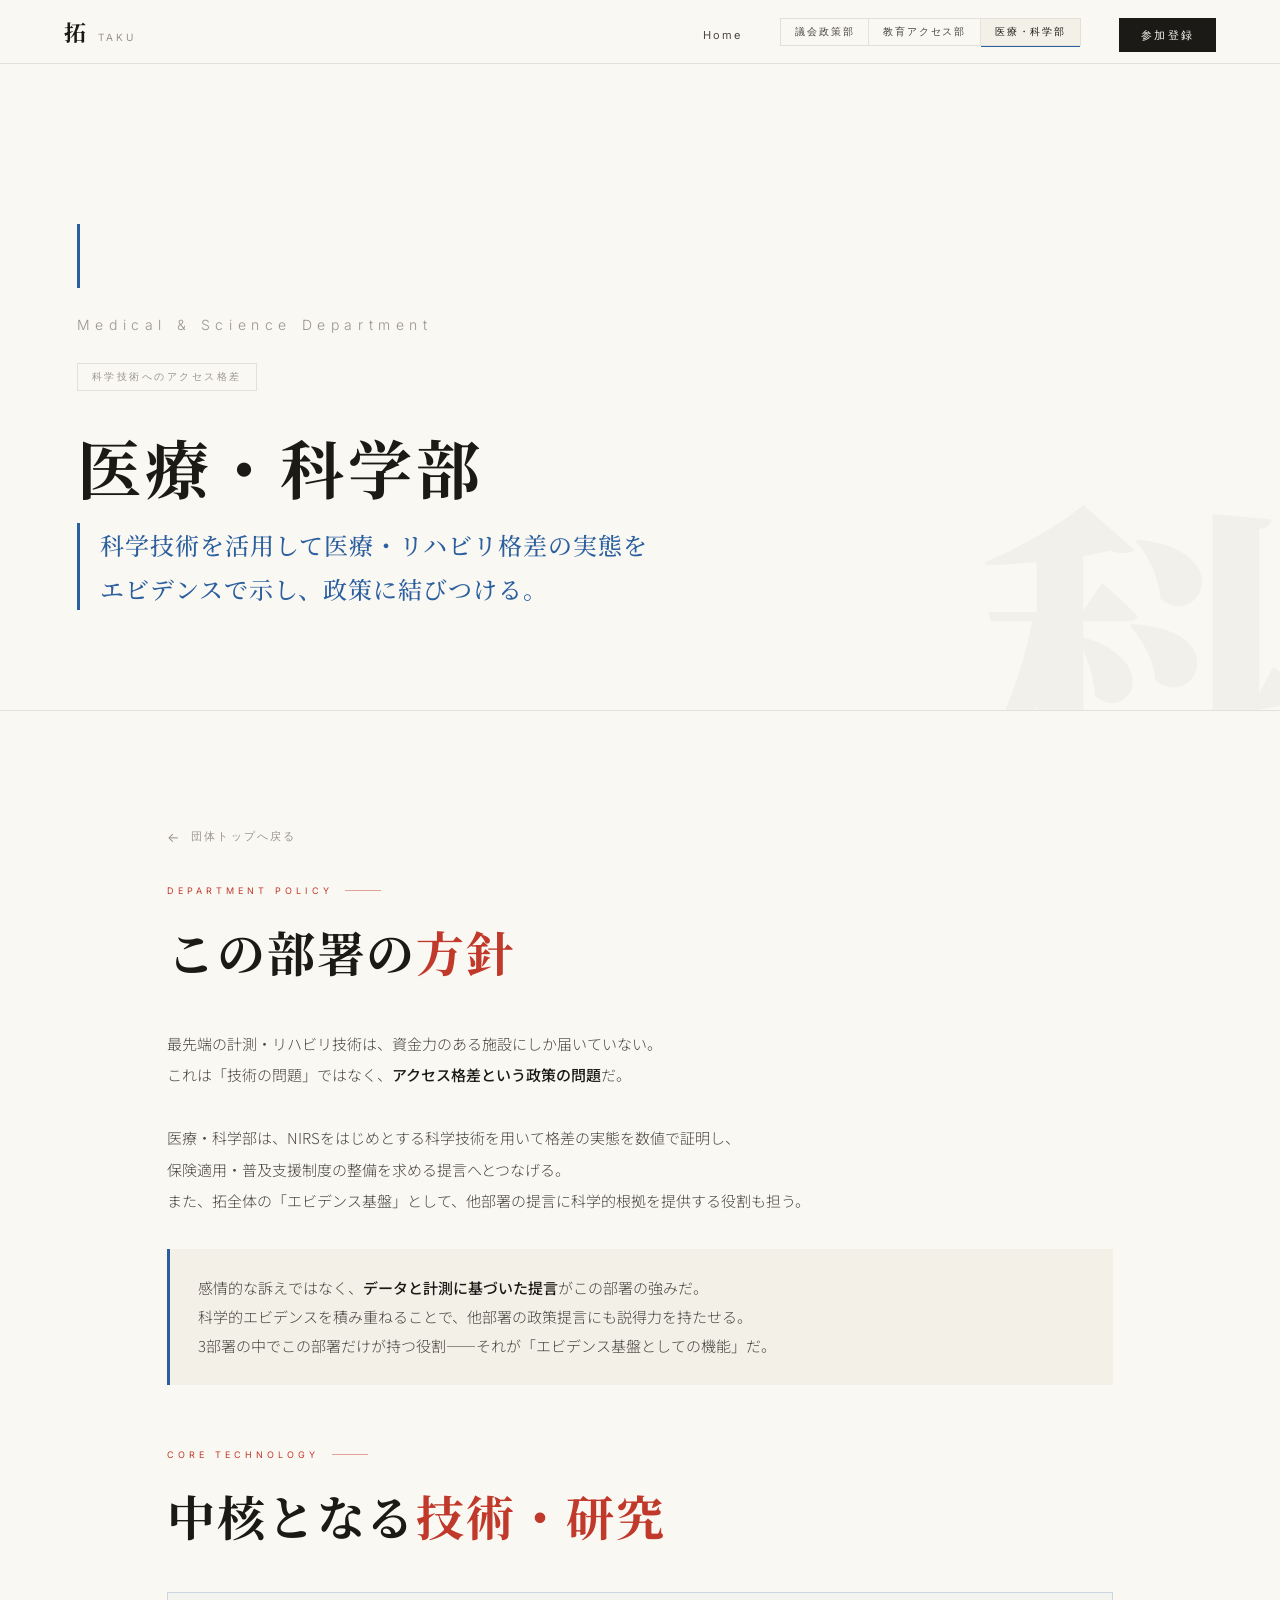
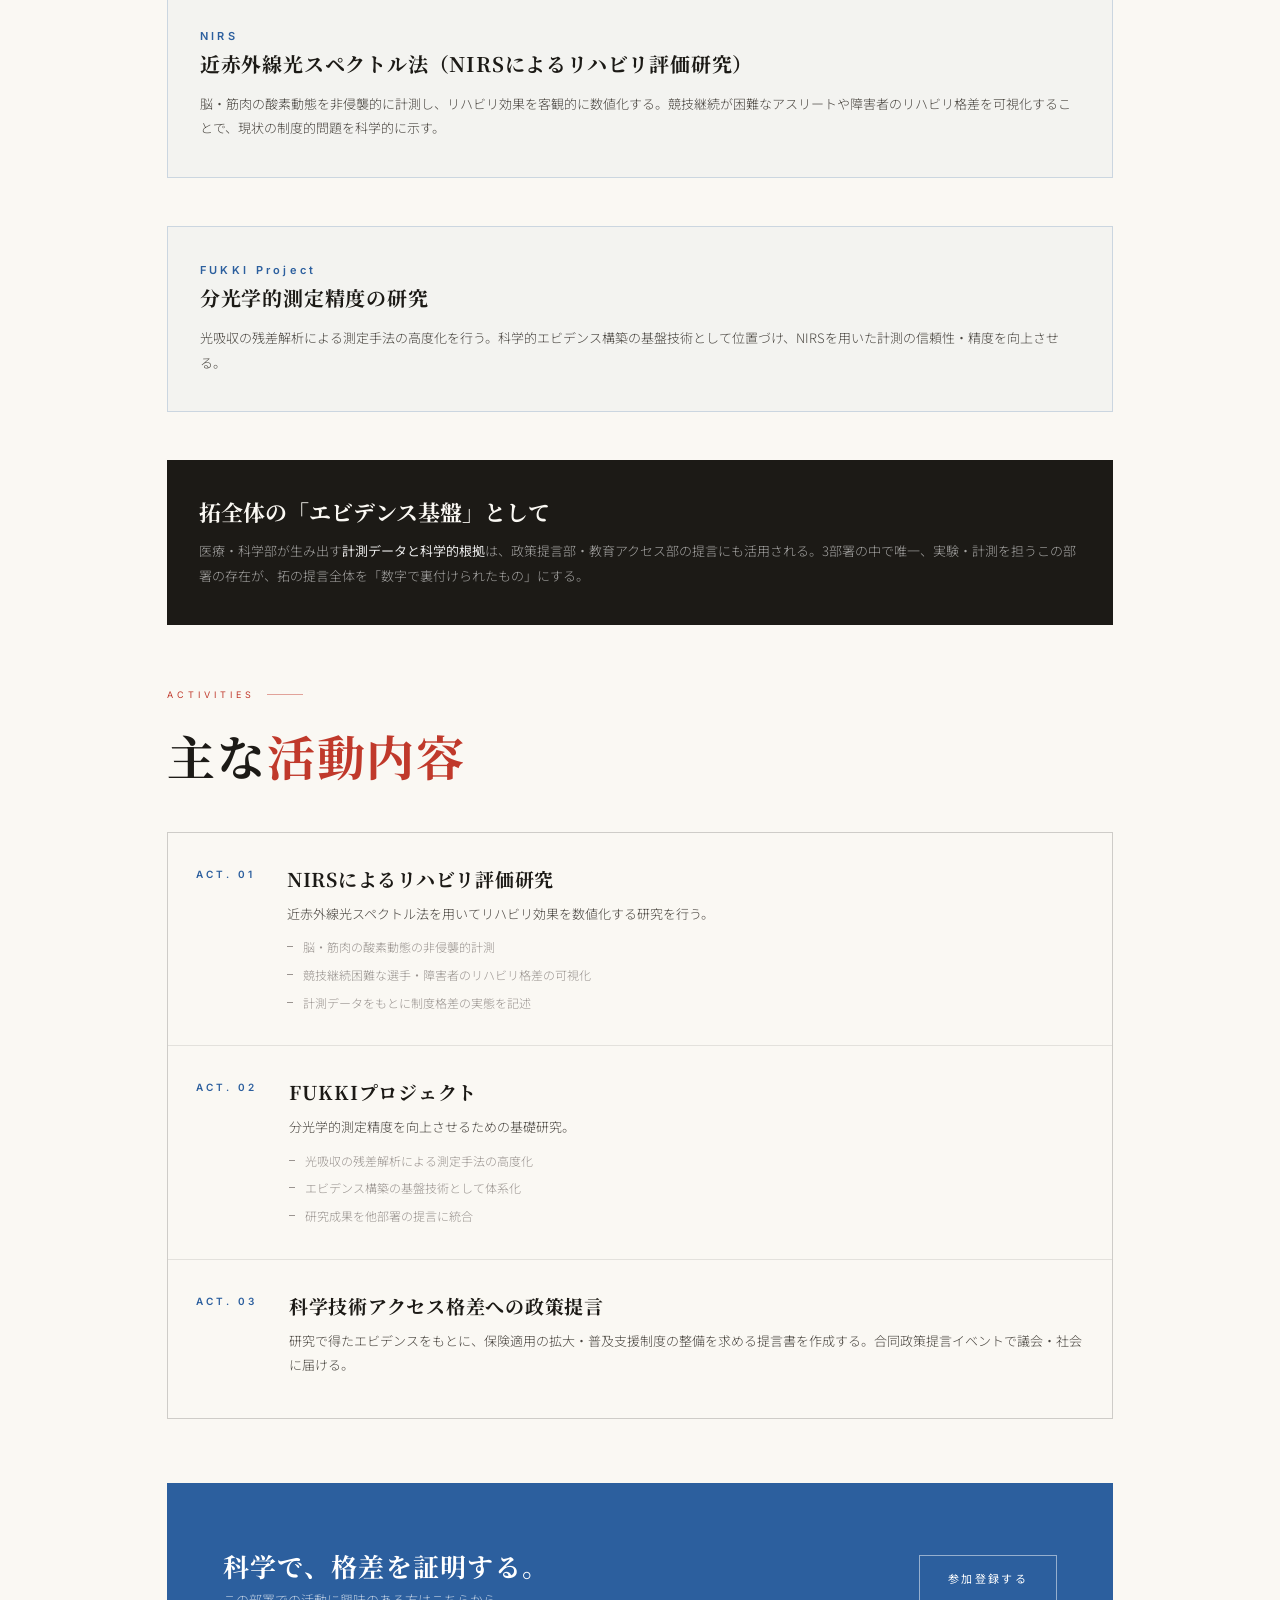
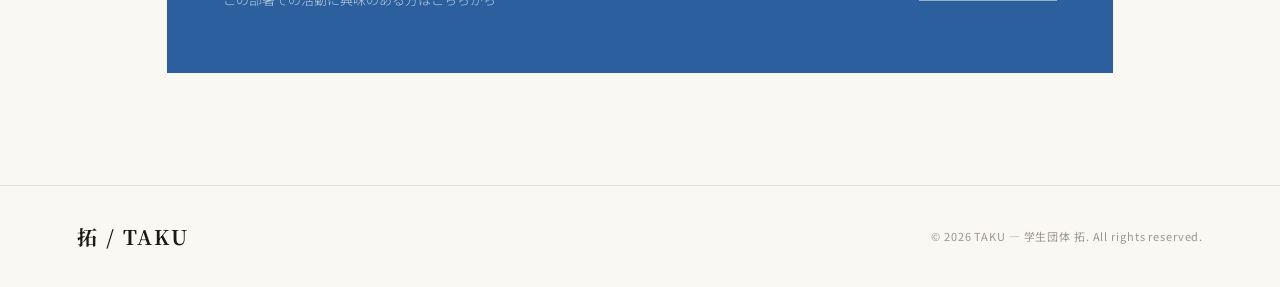
==== dept-kagaku.html @ 7522d29f "Add SEO meta tags, OGP, sitemap, robots.txt" ====
<!DOCTYPE html>
<html lang="ja">
<head>
  <meta charset="UTF-8" />
  <meta name="viewport" content="width=device-width, initial-scale=1.0" />
  <title>医療・科学部 — 拓 / TAKU</title>
  <meta name="description" content="医療・科学部は、NIRSをはじめとする科学技術を用いて医療・リハビリ格差の実態をエビデンスで示し、政策に結びつけます。" />
  <meta name="author" content="学生団体 拓 / TAKU" />
  <meta property="og:title" content="医療・科学部 — 拓 / TAKU" />
  <meta property="og:description" content="医療・科学部は、NIRSをはじめとする科学技術を用いて医療・リハビリ格差の実態をエビデンスで示し、政策に結びつけます。" />
  <meta property="og:type" content="website" />
  <meta property="og:url" content="https://koma2thewata910-lab.github.io/taku/dept-kagaku.html" />
  <meta property="og:image" content="https://koma2thewata910-lab.github.io/taku/taku-shodo.png" />
  <meta property="og:locale" content="ja_JP" />
  <meta name="twitter:card" content="summary_large_image" />
  <link rel="canonical" href="https://koma2thewata910-lab.github.io/taku/dept-kagaku.html" />
  <link rel="preconnect" href="https://fonts.googleapis.com" />
  <link rel="preconnect" href="https://fonts.gstatic.com" crossorigin />
  <link href="https://fonts.googleapis.com/css2?family=Kaisei+HarunoUmi:wght@400;700&family=Noto+Serif+JP:wght@300;400;700;900&family=Noto+Sans+JP:wght@300;400;500;700&family=Inter:wght@300;400;600&display=swap" rel="stylesheet" />
  <link rel="stylesheet" href="style.css" />
  <style>
    :root { --dept-color: var(--col-kagaku); }

    .act-list { display: flex; flex-direction: column; gap: 1px; background: var(--line); border: 1px solid var(--line); margin-bottom: 64px; }
    .act-item {
      background: var(--washi);
      display: grid;
      grid-template-columns: auto 1fr;
      gap: 32px;
      padding: 32px 28px;
      align-items: start;
      transition: background 0.25s;
    }
    .act-item:hover { background: var(--washi-2); }
    .act-num {
      font-family: 'Inter', sans-serif;
      font-size: 10px; letter-spacing: 0.3em;
      color: var(--dept-color); font-weight: 600;
      padding-top: 3px; white-space: nowrap;
    }
    .act-body h4 {
      font-family: 'Noto Serif JP', serif;
      font-size: clamp(16px, 1.8vw, 19px);
      font-weight: 700; margin-bottom: 10px; letter-spacing: 0.04em;
    }
    .act-body p { font-size: 13px; color: var(--ink-light); line-height: 1.9; font-weight: 300; margin-bottom: 8px; }
    .act-body .sub-list {
      list-style: none;
      display: flex; flex-direction: column; gap: 6px;
      padding-left: 0; margin-top: 10px;
    }
    .act-body .sub-list li {
      font-size: 12px; color: var(--ink-muted);
      line-height: 1.8; font-weight: 300;
      padding-left: 16px; position: relative;
    }
    .act-body .sub-list li::before {
      content: '';
      position: absolute; left: 0; top: 10px;
      width: 6px; height: 1px; background: var(--ink-muted);
    }

    .connect-block {
      border-left: 3px solid var(--dept-color);
      padding: 24px 28px;
      background: var(--washi-2);
      margin-bottom: 64px;
    }
    .connect-block p { font-size: 15px; line-height: 1.95; color: var(--ink-light); font-weight: 300; }
    .connect-block strong { color: var(--ink); font-weight: 500; }

    /* NIRS highlight */
    .nirs-block {
      border: 1px solid rgba(44,95,158,0.2);
      background: rgba(44,95,158,0.03);
      padding: 36px 32px;
      margin-bottom: 48px;
    }
    .nirs-block h4 {
      font-family: 'Noto Serif JP', serif;
      font-size: clamp(17px, 2vw, 20px);
      font-weight: 700;
      margin-bottom: 14px;
      letter-spacing: 0.04em;
    }
    .nirs-block h4 span {
      font-size: 11px;
      letter-spacing: 0.3em;
      color: var(--dept-color);
      font-family: 'Inter', sans-serif;
      font-weight: 600;
      display: block;
      margin-bottom: 6px;
    }
    .nirs-block p {
      font-size: 13px; color: var(--ink-light);
      line-height: 1.9; font-weight: 300;
    }

    .evidence-role {
      background: var(--ink);
      color: var(--washi);
      padding: 36px 32px;
      margin-bottom: 64px;
    }
    .evidence-role h4 {
      font-family: 'Noto Serif JP', serif;
      font-size: clamp(17px, 2vw, 22px);
      font-weight: 700;
      margin-bottom: 12px;
    }
    .evidence-role p {
      font-size: 13px; color: rgba(255,255,255,0.6);
      line-height: 1.9; font-weight: 300;
    }
    .evidence-role strong { color: rgba(255,255,255,0.9); font-weight: 400; }

    .back-link {
      display: inline-flex; align-items: center; gap: 10px;
      font-size: 11px; letter-spacing: 0.2em;
      color: var(--ink-muted); text-decoration: none;
      font-family: 'Inter', sans-serif;
      transition: color 0.2s;
      margin-bottom: 40px;
    }
    .back-link::before { content: '←'; font-size: 13px; }
    .back-link:hover { color: var(--ink); }

    .cta-strip {
      background: var(--dept-color);
      color: #fff;
      padding: clamp(40px,6vw,64px) clamp(28px,5vw,56px);
      display: flex; align-items: center;
      justify-content: space-between;
      gap: 24px; flex-wrap: wrap;
    }
    .cta-strip h3 {
      font-family: 'Noto Serif JP', serif;
      font-size: clamp(18px,2.5vw,26px);
      font-weight: 700; letter-spacing: 0.05em; margin-bottom: 6px;
    }
    .cta-strip p { font-size: 13px; color: rgba(255,255,255,0.7); font-weight: 300; }
    .cta-strip a {
      display: inline-block;
      border: 1px solid rgba(255,255,255,0.5);
      color: #fff; font-size: 11px; letter-spacing: 0.22em;
      padding: 14px 28px; text-decoration: none; white-space: nowrap;
      font-family: 'Noto Sans JP', sans-serif; transition: background 0.2s;
    }
    .cta-strip a:hover { background: rgba(255,255,255,0.12); }
  </style>
</head>
<body class="page-body">

  <nav class="site-nav">
    <a href="index.html" class="nav-logo">拓 <span>TAKU</span></a>
    <ul class="nav-links">
      <li><a href="index.html">Home</a></li>
      <li class="nav-dept-group">
        <a href="dept-seisaku.html" class="dept-s">議会政策部</a>
        <a href="dept-kyoiku.html"  class="dept-k">教育アクセス部</a>
        <a href="dept-kagaku.html"  class="dept-g active">医療・科学部</a>
      </li>
      <li><a href="join.html" class="nav-join">参加登録</a></li>
    </ul>
  </nav>

  <!-- PAGE HERO -->
  <section class="dept-page-hero" data-kanji="科">
    <div class="dept-page-hero-inner">
      <div class="dept-color-bar" style="background: var(--col-kagaku);"></div>
      <p class="dept-en">Medical &amp; Science Department</p>
      <span class="dept-theme-tag">科学技術へのアクセス格差</span>
      <h1>医療・科学部</h1>
      <p class="mission" style="color: var(--col-kagaku);">
        科学技術を活用して医療・リハビリ格差の実態を<br>エビデンスで示し、政策に結びつける。
      </p>
    </div>
  </section>

  <!-- CONTENT -->
  <section class="section">
    <a href="index.html#about" class="back-link">団体トップへ戻る</a>

    <!-- 部署方針 -->
    <div class="fade-up">
      <p class="section-label">Department Policy</p>
      <h2 class="section-title">この部署の<em>方針</em></h2>
      <p class="body-text" style="margin-bottom: 32px;">
        最先端の計測・リハビリ技術は、資金力のある施設にしか届いていない。<br>
        これは「技術の問題」ではなく、<strong>アクセス格差という政策の問題</strong>だ。<br><br>
        医療・科学部は、NIRSをはじめとする科学技術を用いて格差の実態を数値で証明し、<br>保険適用・普及支援制度の整備を求める提言へとつなげる。<br>
        また、拓全体の「エビデンス基盤」として、他部署の提言に科学的根拠を提供する役割も担う。
      </p>
      <div class="connect-block">
        <p>感情的な訴えではなく、<strong>データと計測に基づいた提言</strong>がこの部署の強みだ。<br>
        科学的エビデンスを積み重ねることで、他部署の政策提言にも説得力を持たせる。<br>
        3部署の中でこの部署だけが持つ役割——それが「エビデンス基盤としての機能」だ。</p>
      </div>
    </div>

    <!-- 中核技術 -->
    <div class="fade-up">
      <p class="section-label">Core Technology</p>
      <h2 class="section-title">中核となる<em>技術・研究</em></h2>

      <div class="nirs-block">
        <h4>
          <span>NIRS</span>
          近赤外線光スペクトル法（NIRSによるリハビリ評価研究）
        </h4>
        <p>脳・筋肉の酸素動態を非侵襲的に計測し、リハビリ効果を客観的に数値化する。競技継続が困難なアスリートや障害者のリハビリ格差を可視化することで、現状の制度的問題を科学的に示す。</p>
      </div>

      <div class="nirs-block">
        <h4>
          <span>FUKKI Project</span>
          分光学的測定精度の研究
        </h4>
        <p>光吸収の残差解析による測定手法の高度化を行う。科学的エビデンス構築の基盤技術として位置づけ、NIRSを用いた計測の信頼性・精度を向上させる。</p>
      </div>

      <div class="evidence-role">
        <h4>拓全体の「エビデンス基盤」として</h4>
        <p>医療・科学部が生み出す<strong>計測データと科学的根拠</strong>は、政策提言部・教育アクセス部の提言にも活用される。3部署の中で唯一、実験・計測を担うこの部署の存在が、拓の提言全体を「数字で裏付けられたもの」にする。</p>
      </div>
    </div>

    <!-- 活動内容 -->
    <div class="fade-up">
      <p class="section-label">Activities</p>
      <h2 class="section-title">主な<em>活動内容</em></h2>
      <div class="act-list">
        <div class="act-item">
          <div class="act-num">ACT. 01</div>
          <div class="act-body">
            <h4>NIRSによるリハビリ評価研究</h4>
            <p>近赤外線光スペクトル法を用いてリハビリ効果を数値化する研究を行う。</p>
            <ul class="sub-list">
              <li>脳・筋肉の酸素動態の非侵襲的計測</li>
              <li>競技継続困難な選手・障害者のリハビリ格差の可視化</li>
              <li>計測データをもとに制度格差の実態を記述</li>
            </ul>
          </div>
        </div>
        <div class="act-item">
          <div class="act-num">ACT. 02</div>
          <div class="act-body">
            <h4>FUKKIプロジェクト</h4>
            <p>分光学的測定精度を向上させるための基礎研究。</p>
            <ul class="sub-list">
              <li>光吸収の残差解析による測定手法の高度化</li>
              <li>エビデンス構築の基盤技術として体系化</li>
              <li>研究成果を他部署の提言に統合</li>
            </ul>
          </div>
        </div>
        <div class="act-item">
          <div class="act-num">ACT. 03</div>
          <div class="act-body">
            <h4>科学技術アクセス格差への政策提言</h4>
            <p>研究で得たエビデンスをもとに、保険適用の拡大・普及支援制度の整備を求める提言書を作成する。合同政策提言イベントで議会・社会に届ける。</p>
          </div>
        </div>
      </div>
    </div>

    <!-- CTA -->
    <div class="cta-strip fade-up">
      <div>
        <h3>科学で、格差を証明する。</h3>
        <p>この部署での活動に興味のある方はこちらから</p>
      </div>
      <a href="join.html">参加登録する</a>
    </div>
  </section>

  <footer class="site-footer">
    <div class="footer-logo">拓 / TAKU</div>
    <p class="footer-copy">© 2026 TAKU — 学生団体 拓. All rights reserved.</p>
  </footer>

  <script>
    const obs = new IntersectionObserver(entries => {
      entries.forEach(e => { if (e.isIntersecting) { e.target.classList.add('visible'); obs.unobserve(e.target); }});
    }, { threshold: 0.08 });
    document.querySelectorAll('.fade-up').forEach(el => obs.observe(el));
  </script>
</body>
</html>
---- style.css ----
/* ============================================================
   TAKU / 拓  —  共通スタイル
   ============================================================ */

*, *::before, *::after { box-sizing: border-box; margin: 0; padding: 0; }

:root {
  --washi:      #faf8f3;
  --washi-2:    #f3f0e8;
  --ink:        #1c1a16;
  --ink-light:  #4a4640;
  --ink-muted:  #9a9490;
  --shu:        #c0392b;
  --line:       rgba(28,26,22,0.10);
  --nav-h:      64px;

  /* dept colours */
  --col-seisaku: #c0392b;
  --col-kyoiku:  #2e7d55;
  --col-kagaku:  #2c5f9e;
}

html { scroll-behavior: smooth; }

body {
  background: var(--washi);
  color: var(--ink);
  font-family: 'Noto Sans JP', 'Inter', sans-serif;
  overflow-x: hidden;
}

/* ===================== NAV ===================== */
.site-nav {
  position: fixed;
  top: 0; left: 0; right: 0;
  height: var(--nav-h);
  background: rgba(250,248,243,0.94);
  backdrop-filter: blur(14px);
  -webkit-backdrop-filter: blur(14px);
  border-bottom: 1px solid var(--line);
  display: flex;
  align-items: center;
  justify-content: space-between;
  padding: 0 clamp(20px, 5vw, 64px);
  z-index: 200;
}

.nav-logo {
  font-family: 'Noto Serif JP', serif;
  font-size: 22px;
  font-weight: 700;
  color: var(--ink);
  text-decoration: none;
  letter-spacing: 0.1em;
  display: flex;
  align-items: baseline;
  gap: 10px;
  flex-shrink: 0;
}
.nav-logo span {
  font-size: 10px;
  font-family: 'Inter', sans-serif;
  font-weight: 400;
  letter-spacing: 0.28em;
  color: var(--ink-muted);
}

.nav-links {
  display: flex;
  align-items: center;
  gap: clamp(16px, 3vw, 40px);
  list-style: none;
}

.nav-links a {
  font-size: 11px;
  letter-spacing: 0.18em;
  color: var(--ink-light);
  text-decoration: none;
  font-family: 'Inter', sans-serif;
  transition: color 0.2s;
  white-space: nowrap;
  position: relative;
  padding-bottom: 2px;
}
.nav-links a::after {
  content: '';
  position: absolute;
  bottom: -2px; left: 0; right: 0;
  height: 1px;
  background: var(--shu);
  transform: scaleX(0);
  transform-origin: left;
  transition: transform 0.25s;
}
.nav-links a:hover { color: var(--ink); }
.nav-links a:hover::after,
.nav-links a.active::after { transform: scaleX(1); }
.nav-links a.active { color: var(--ink); }

/* dept colour accents in nav */
.nav-links a.dept-s.active::after { background: var(--col-seisaku); }
.nav-links a.dept-k.active::after { background: var(--col-kyoiku); }
.nav-links a.dept-g.active::after { background: var(--col-kagaku); }

.nav-join {
  background: var(--ink);
  color: var(--washi) !important;
  padding: 10px 22px !important;
  letter-spacing: 0.2em !important;
  transition: background 0.2s !important;
}
.nav-join:hover { background: #2e2a22; }
.nav-join::after { display: none !important; }

/* dept nav group */
.nav-dept-group {
  display: flex;
  align-items: center;
  gap: 0;
  border: 1px solid var(--line);
}
.nav-dept-group a {
  padding: 6px 14px !important;
  border-right: 1px solid var(--line);
  font-size: 10px !important;
}
.nav-dept-group a:last-child { border-right: none; }
.nav-dept-group a.active { background: var(--washi-2); }

@media (max-width: 900px) {
  .nav-dept-group { display: none; }
}
@media (max-width: 620px) {
  .nav-links .nav-hide { display: none; }
}

/* ===================== PAGE BODY ===================== */
.page-body { padding-top: var(--nav-h); }

/* ===================== SHARED LAYOUT ===================== */
.full-line {
  height: 1px;
  background: var(--line);
  margin: 0 clamp(24px, 6vw, 80px);
}

.section {
  padding: clamp(64px, 9vw, 112px) clamp(24px, 6vw, 80px);
  max-width: 1100px;
  margin: 0 auto;
}

.section-label {
  display: flex;
  align-items: center;
  gap: 12px;
  font-size: 9px;
  letter-spacing: 0.45em;
  color: var(--shu);
  font-family: 'Inter', sans-serif;
  text-transform: uppercase;
  margin-bottom: 20px;
}
.section-label::after {
  content: '';
  flex: 0 0 36px; height: 1px;
  background: var(--shu); opacity: 0.45;
}

.section-title {
  font-family: 'Noto Serif JP', serif;
  font-size: clamp(26px, 4.5vw, 48px);
  font-weight: 700;
  line-height: 1.5;
  margin-bottom: 40px;
  letter-spacing: 0.04em;
}
.section-title em { font-style: normal; color: var(--shu); }

.body-text {
  font-size: 15px;
  line-height: 2.1;
  color: var(--ink-light);
  max-width: 740px;
  font-weight: 300;
}
.body-text strong { color: var(--ink); font-weight: 500; }

/* ===================== DEPT PAGE HEADER ===================== */
.dept-page-hero {
  padding: clamp(80px, 14vw, 160px) clamp(24px, 6vw, 80px) clamp(60px, 9vw, 100px);
  position: relative;
  overflow: hidden;
  border-bottom: 1px solid var(--line);
}

.dept-page-hero::after {
  content: attr(data-kanji);
  position: absolute;
  right: -1vw; bottom: -8vw;
  font-family: 'Noto Serif JP', serif;
  font-weight: 900;
  font-size: clamp(180px, 26vw, 360px);
  color: rgba(28,26,22,0.03);
  line-height: 1;
  pointer-events: none;
  user-select: none;
  letter-spacing: -0.05em;
}

.dept-page-hero-inner {
  max-width: 860px;
  position: relative;
  z-index: 1;
}

.dept-color-bar {
  width: 3px;
  height: clamp(40px, 6vw, 64px);
  margin-bottom: 28px;
}

.dept-page-hero h1 {
  font-family: 'Noto Serif JP', serif;
  font-size: clamp(32px, 5.5vw, 64px);
  font-weight: 700;
  letter-spacing: 0.06em;
  line-height: 1.35;
  margin-bottom: 14px;
}

.dept-page-hero .dept-en {
  font-family: 'Inter', sans-serif;
  font-size: clamp(11px, 1.5vw, 14px);
  letter-spacing: 0.4em;
  color: var(--ink-muted);
  font-weight: 300;
  margin-bottom: 28px;
}

.dept-page-hero .dept-theme-tag {
  display: inline-block;
  border: 1px solid var(--line);
  font-size: 10px;
  letter-spacing: 0.25em;
  color: var(--ink-muted);
  font-family: 'Inter', sans-serif;
  padding: 6px 14px;
  margin-bottom: 32px;
}

.dept-page-hero .mission {
  font-family: 'Noto Serif JP', serif;
  font-size: clamp(17px, 2.5vw, 24px);
  font-weight: 500;
  line-height: 1.8;
  letter-spacing: 0.04em;
  max-width: 640px;
  border-left: 3px solid currentColor;
  padding-left: 20px;
}

/* ===================== SITE FOOTER ===================== */
.site-footer {
  border-top: 1px solid var(--line);
  padding: 36px clamp(24px, 6vw, 80px);
  display: flex;
  align-items: center;
  justify-content: space-between;
  flex-wrap: wrap;
  gap: 16px;
}

.footer-logo {
  font-family: 'Noto Serif JP', serif;
  font-size: 20px;
  font-weight: 700;
  letter-spacing: 0.1em;
}

.footer-copy {
  font-size: 11px;
  color: var(--ink-muted);
  letter-spacing: 0.08em;
}

/* ===================== FADE ===================== */
.fade-up {
  opacity: 0;
  transform: translateY(22px);
  transition: opacity 0.65s ease, transform 0.65s ease;
}
.fade-up.visible { opacity: 1; transform: none; }

.fade-up-d1 { transition-delay: 0.08s; }
.fade-up-d2 { transition-delay: 0.16s; }
.fade-up-d3 { transition-delay: 0.24s; }
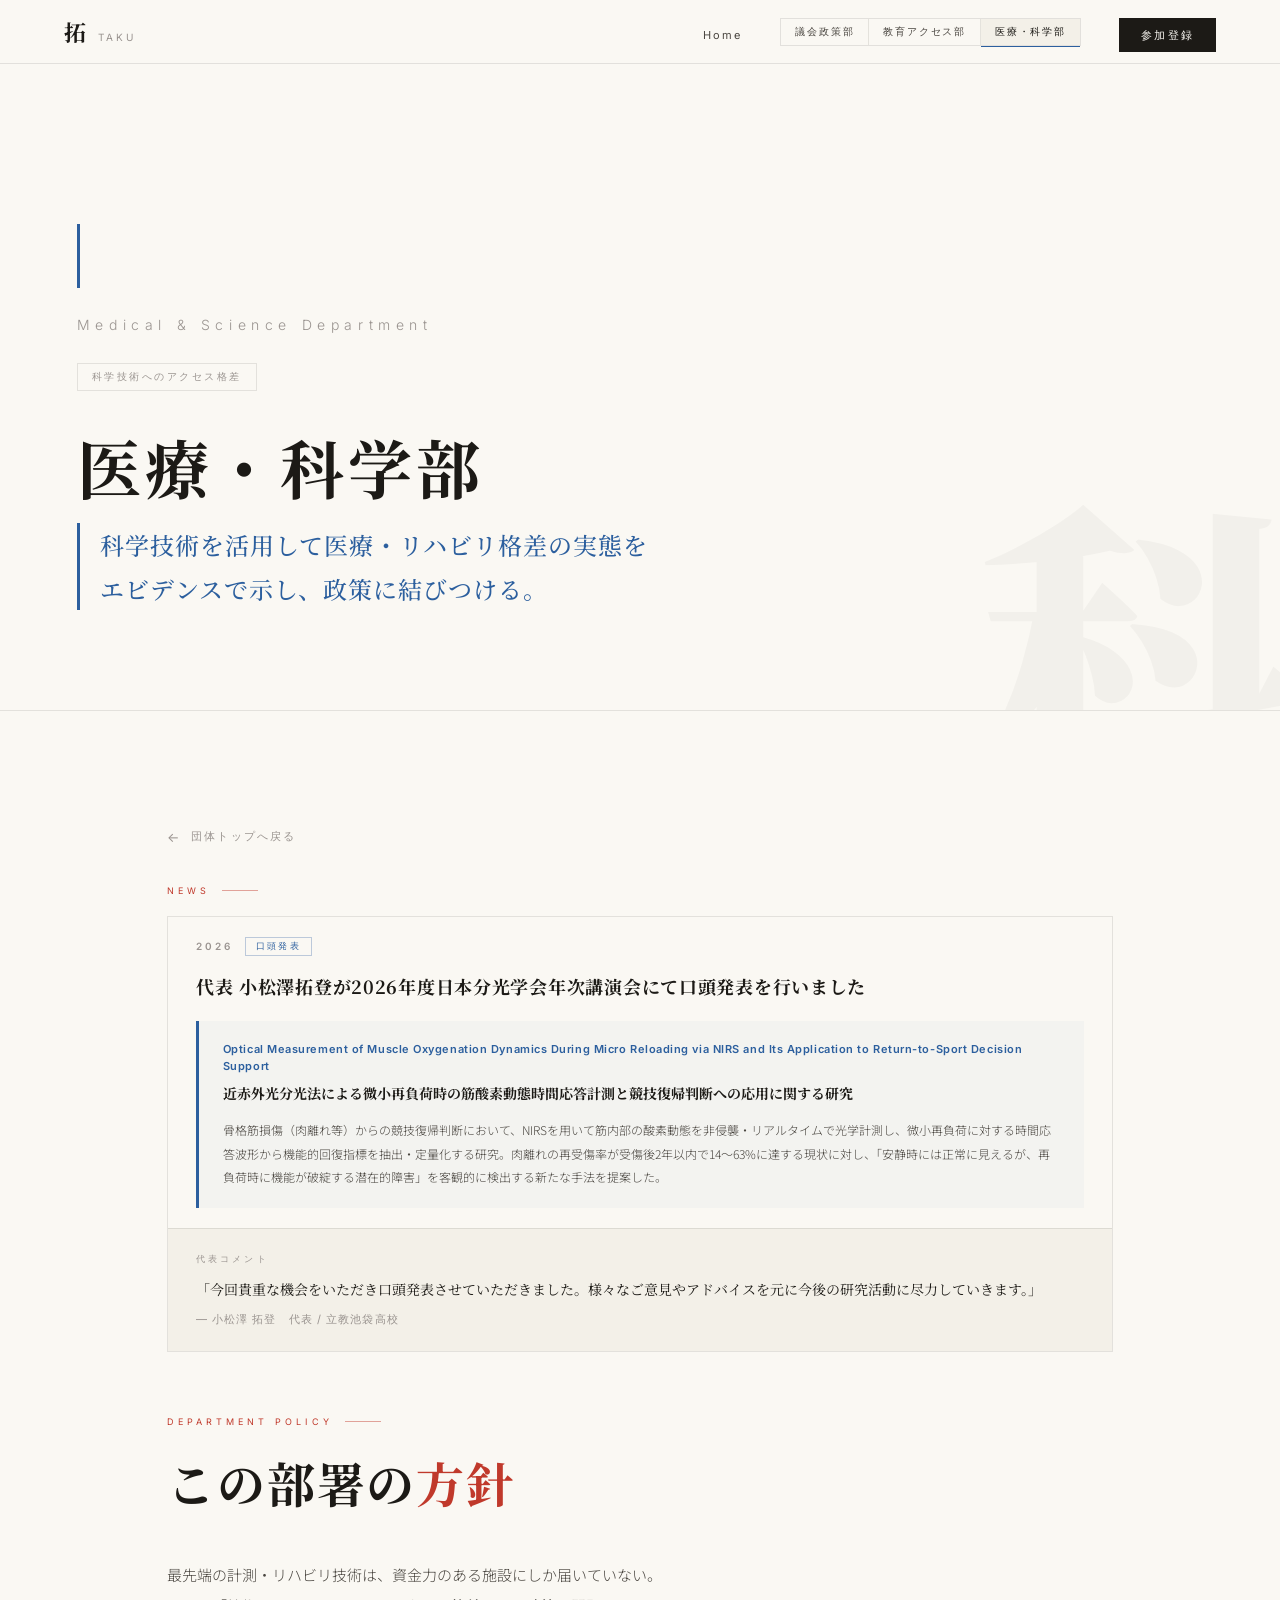
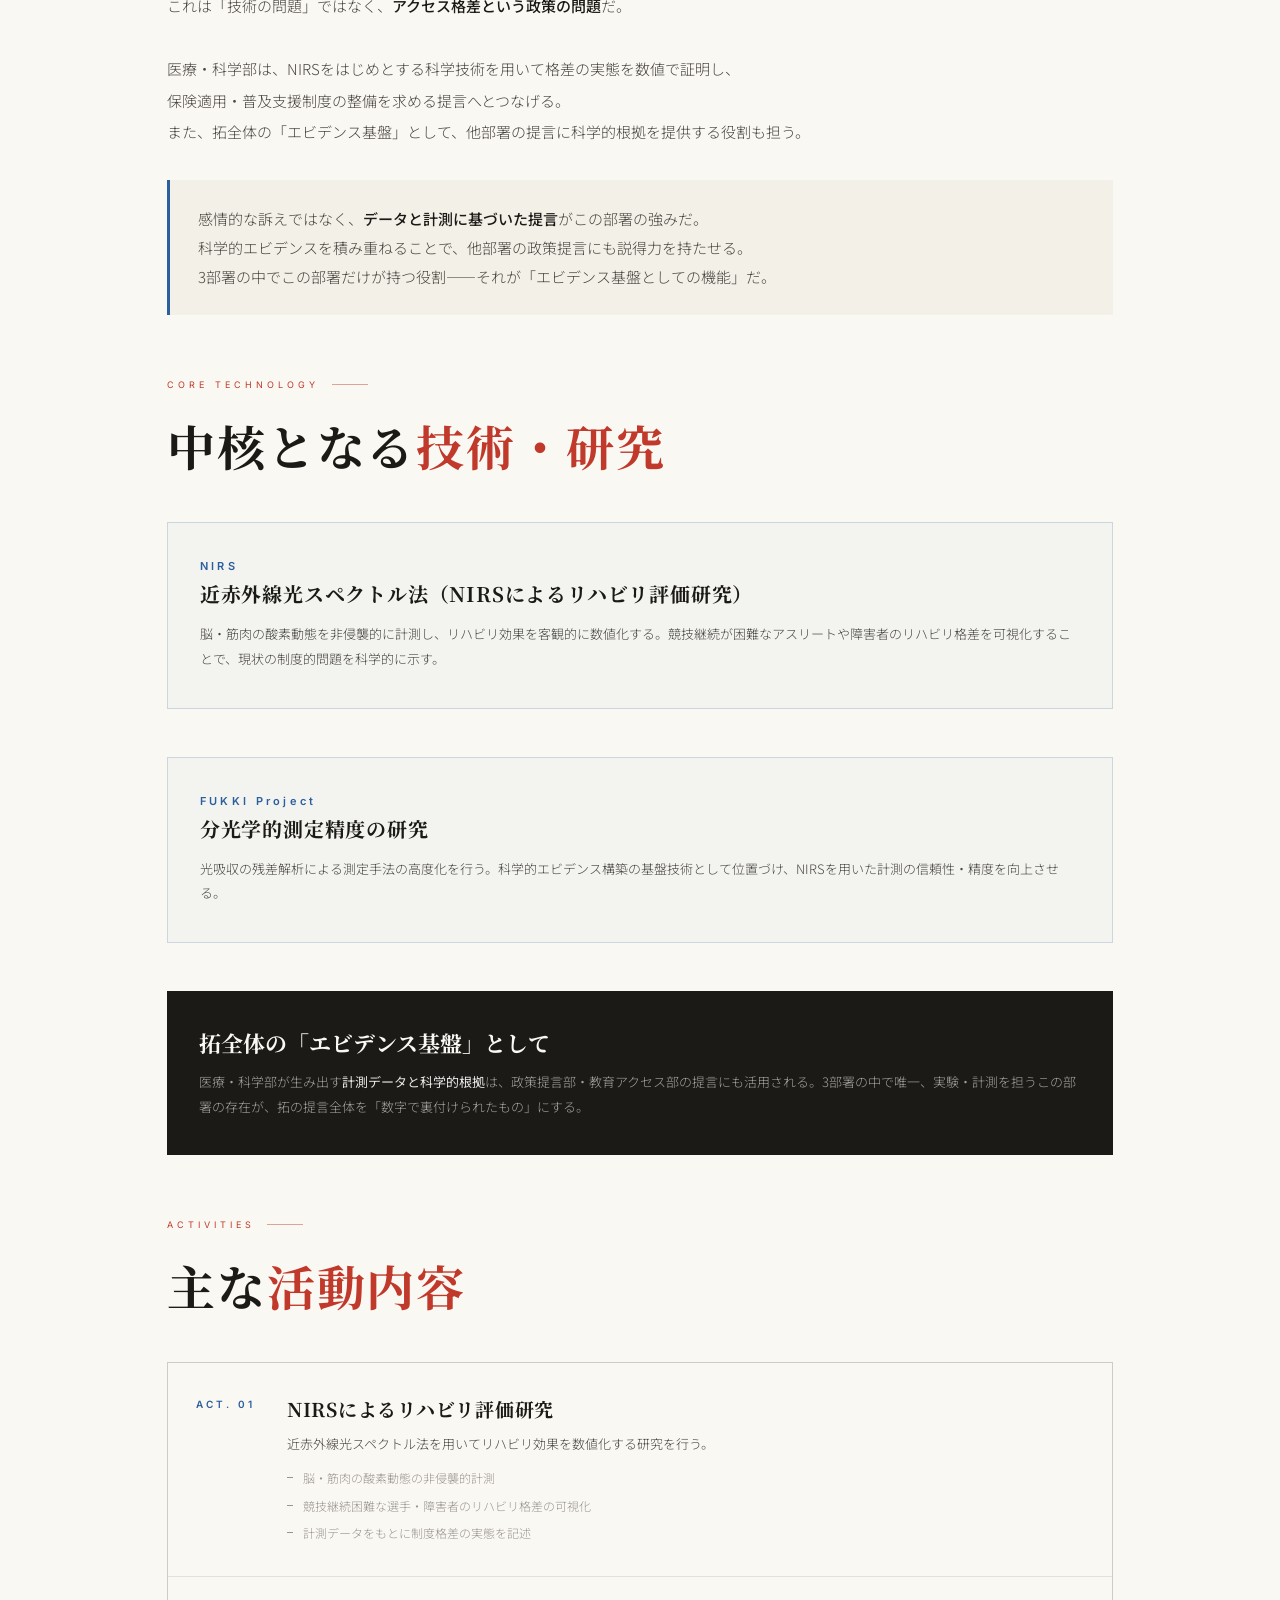
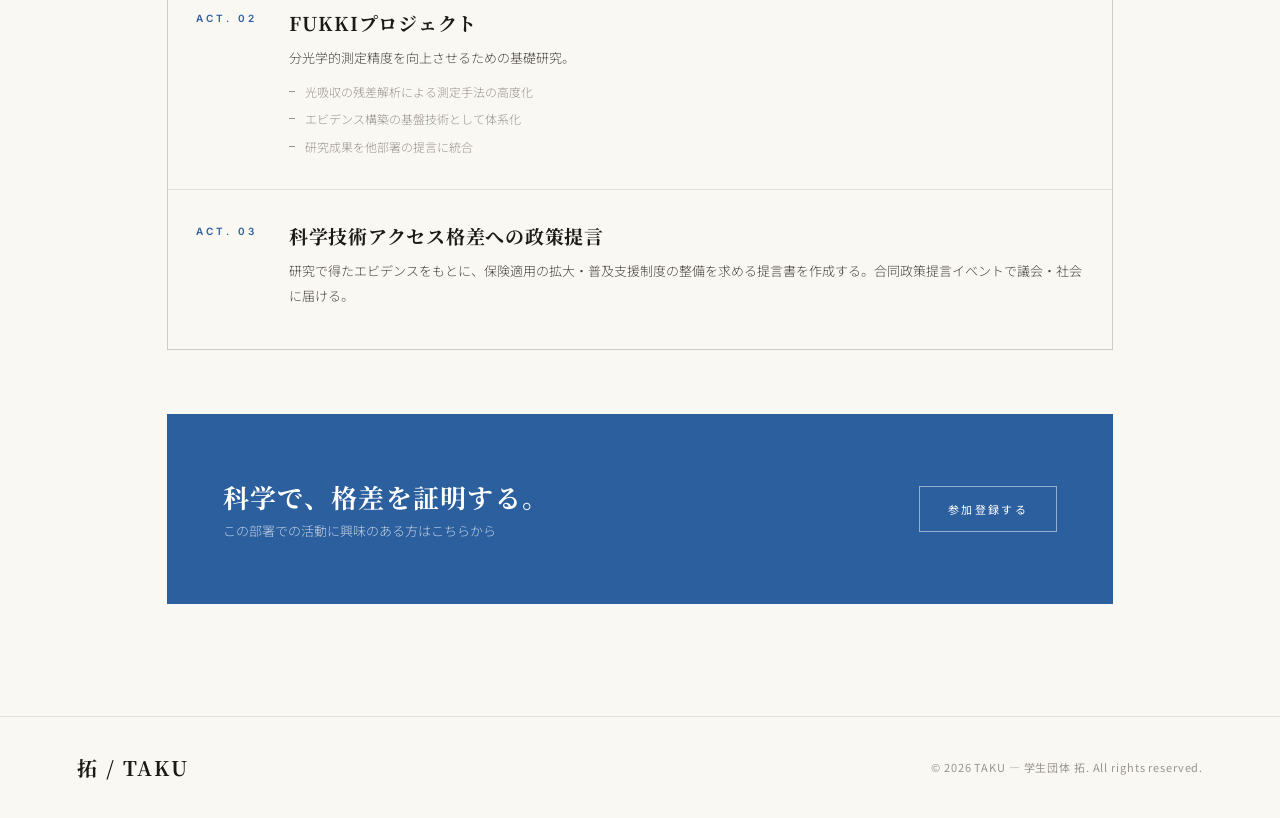
==== commit 9247fe8e: "Add news: 日本分光学会 oral presentation by 小松澤拓登" ====
--- a/dept-kagaku.html
+++ b/dept-kagaku.html
@@ -115,6 +115,76 @@
     }
     .evidence-role strong { color: rgba(255,255,255,0.9); font-weight: 400; }
 
+    /* NEWS */
+    .news-block { margin-bottom: 64px; }
+    .news-item {
+      border: 1px solid var(--line);
+      background: var(--washi);
+    }
+    .news-item-header {
+      display: flex; align-items: center; gap: 12px;
+      padding: 20px 28px 0;
+    }
+    .news-date {
+      font-family: 'Inter', sans-serif;
+      font-size: 10px; letter-spacing: 0.3em;
+      color: var(--ink-muted); font-weight: 600;
+    }
+    .news-tag {
+      font-size: 9px; letter-spacing: 0.25em;
+      color: var(--dept-color);
+      border: 1px solid rgba(44,95,158,0.3);
+      padding: 2px 10px;
+      font-family: 'Inter', sans-serif;
+    }
+    .news-title {
+      font-family: 'Noto Serif JP', serif;
+      font-size: clamp(15px, 1.8vw, 18px);
+      font-weight: 700; letter-spacing: 0.04em;
+      line-height: 1.6; padding: 16px 28px 0;
+    }
+    .news-research-box {
+      margin: 20px 28px;
+      background: rgba(44,95,158,0.03);
+      border-left: 3px solid var(--dept-color);
+      padding: 20px 24px;
+    }
+    .news-research-en {
+      font-family: 'Inter', sans-serif;
+      font-size: 11px; letter-spacing: 0.05em;
+      color: var(--dept-color); font-weight: 600;
+      margin-bottom: 6px; line-height: 1.6;
+    }
+    .news-research-ja {
+      font-family: 'Noto Serif JP', serif;
+      font-size: 14px; font-weight: 700;
+      margin-bottom: 14px; line-height: 1.6;
+    }
+    .news-research-body {
+      font-size: 12px; color: var(--ink-light);
+      line-height: 1.95; font-weight: 300;
+    }
+    .news-comment {
+      border-top: 1px solid var(--line);
+      padding: 24px 28px;
+      background: var(--washi-2);
+    }
+    .news-comment-label {
+      font-size: 9px; letter-spacing: 0.35em;
+      color: var(--ink-muted); font-family: 'Inter', sans-serif;
+      margin-bottom: 10px;
+    }
+    .news-comment-text {
+      font-family: 'Noto Serif JP', serif;
+      font-size: 14px; line-height: 1.95;
+      color: var(--ink); font-weight: 400;
+      margin-bottom: 8px;
+    }
+    .news-comment-sig {
+      font-size: 11px; color: var(--ink-muted);
+      font-family: 'Inter', sans-serif; letter-spacing: 0.1em;
+    }
+
     .back-link {
       display: inline-flex; align-items: center; gap: 10px;
       font-size: 11px; letter-spacing: 0.2em;
@@ -181,6 +251,28 @@
   <!-- CONTENT -->
   <section class="section">
     <a href="index.html#about" class="back-link">団体トップへ戻る</a>
+
+    <!-- NEWS -->
+    <div class="news-block fade-up">
+      <p class="section-label">News</p>
+      <div class="news-item">
+        <div class="news-item-header">
+          <span class="news-date">2026</span>
+          <span class="news-tag">口頭発表</span>
+        </div>
+        <h3 class="news-title">代表 小松澤拓登が2026年度日本分光学会年次講演会にて口頭発表を行いました</h3>
+        <div class="news-research-box">
+          <p class="news-research-en">Optical Measurement of Muscle Oxygenation Dynamics During Micro Reloading via NIRS and Its Application to Return-to-Sport Decision Support</p>
+          <p class="news-research-ja">近赤外光分光法による微小再負荷時の筋酸素動態時間応答計測と競技復帰判断への応用に関する研究</p>
+          <p class="news-research-body">骨格筋損傷（肉離れ等）からの競技復帰判断において、NIRSを用いて筋内部の酸素動態を非侵襲・リアルタイムで光学計測し、微小再負荷に対する時間応答波形から機能的回復指標を抽出・定量化する研究。肉離れの再受傷率が受傷後2年以内で14〜63%に達する現状に対し、「安静時には正常に見えるが、再負荷時に機能が破綻する潜在的障害」を客観的に検出する新たな手法を提案した。</p>
+        </div>
+        <div class="news-comment">
+          <p class="news-comment-label">代表コメント</p>
+          <p class="news-comment-text">「今回貴重な機会をいただき口頭発表させていただきました。様々なご意見やアドバイスを元に今後の研究活動に尽力していきます。」</p>
+          <p class="news-comment-sig">— 小松澤 拓登　代表 / 立教池袋高校</p>
+        </div>
+      </div>
+    </div>
 
     <!-- 部署方針 -->
     <div class="fade-up">
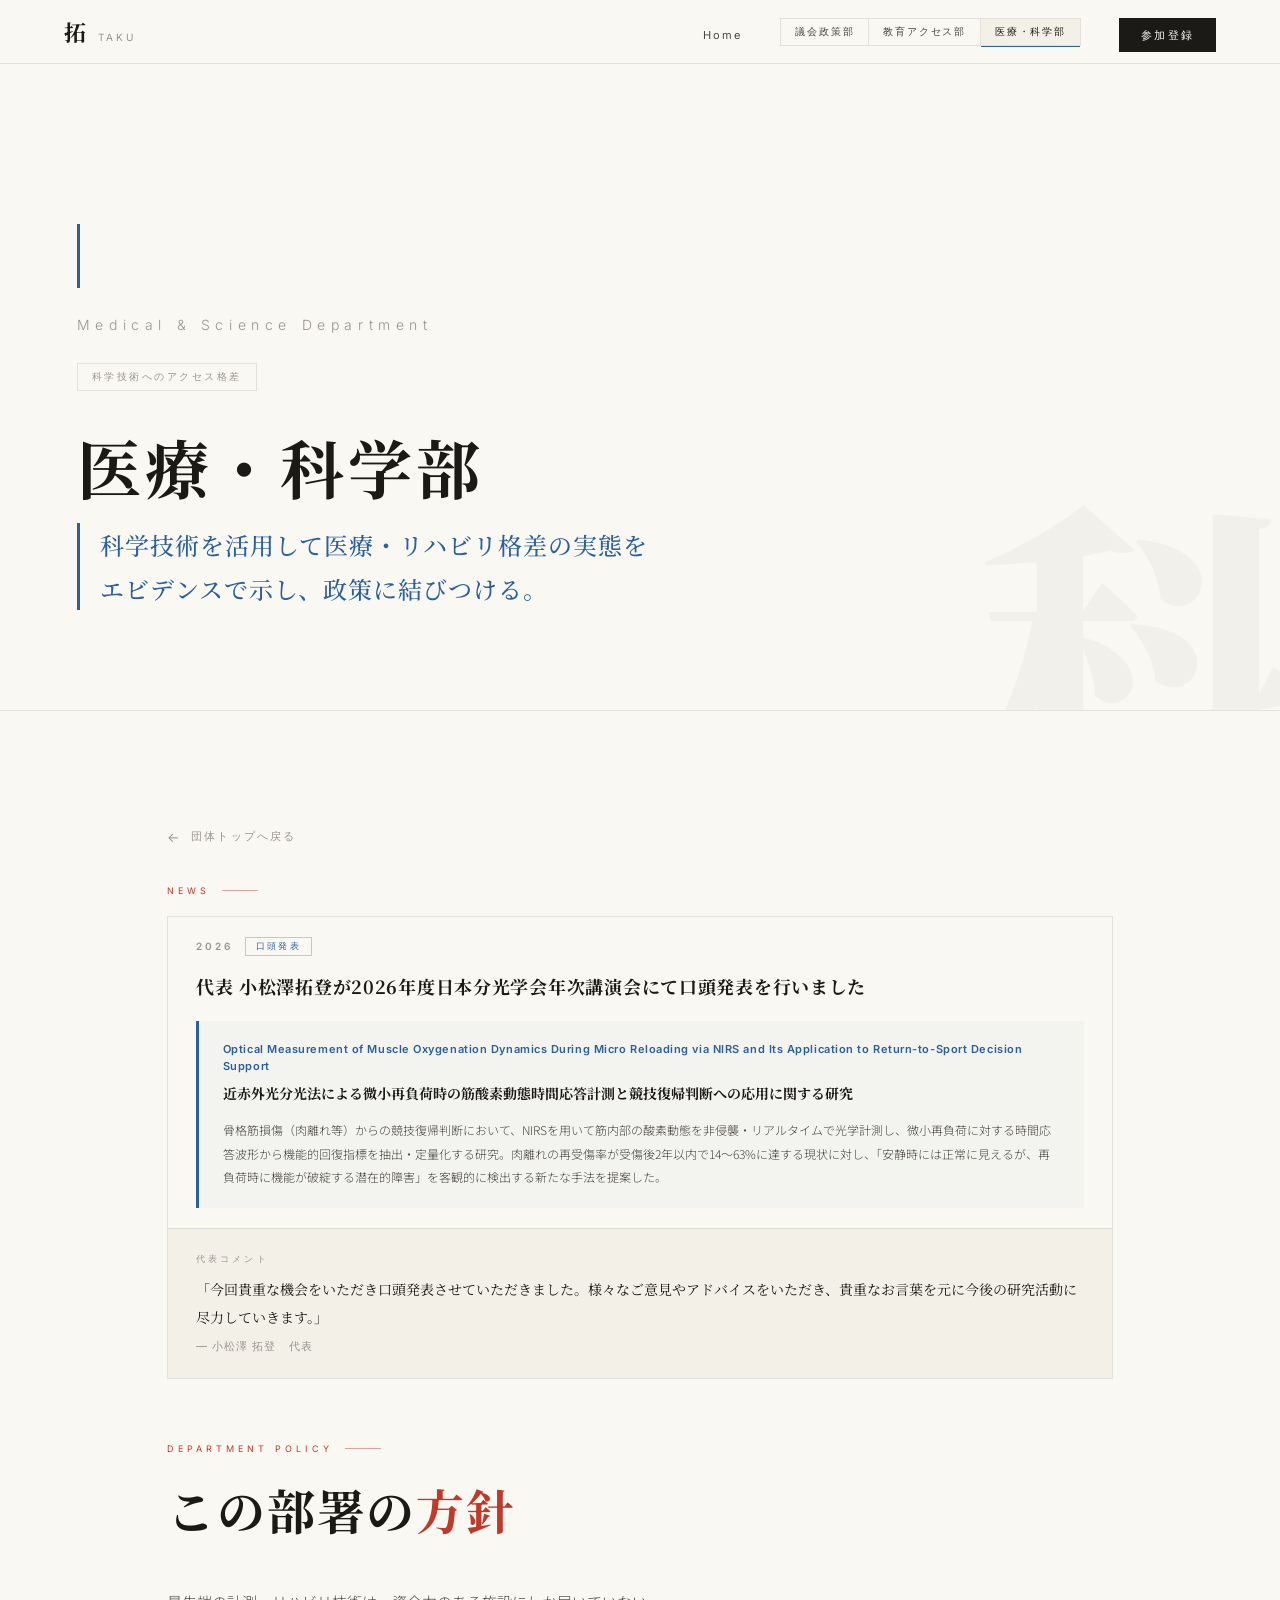
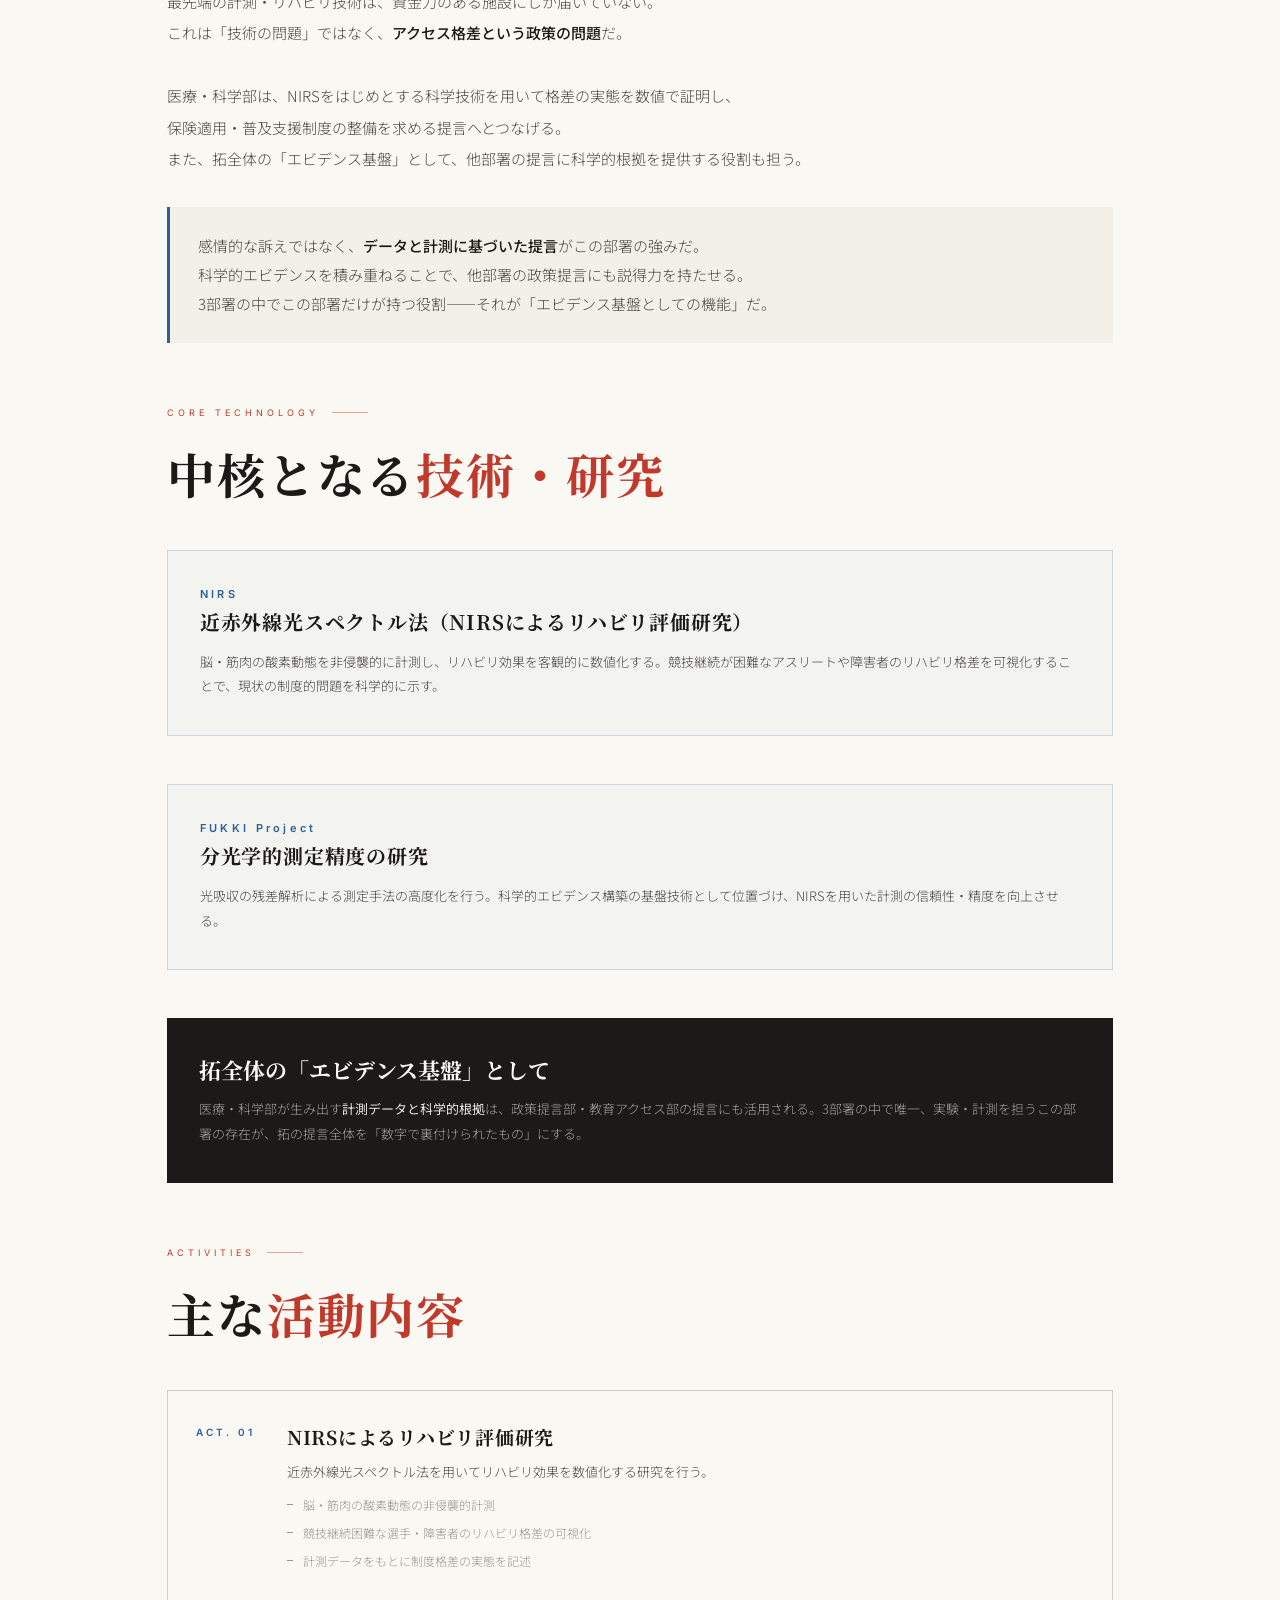
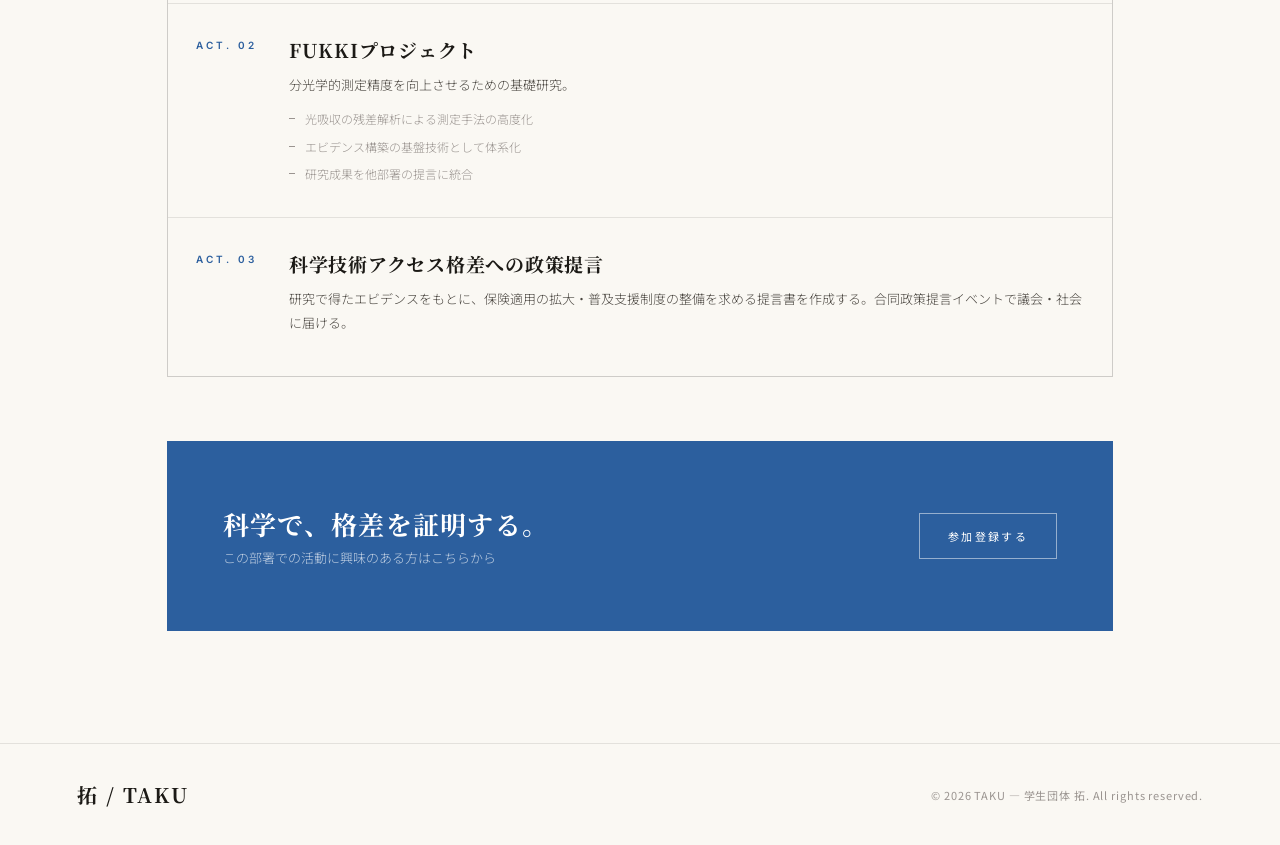
==== commit ef171690: "Fix news comment and remove school affiliation" ====
--- a/dept-kagaku.html
+++ b/dept-kagaku.html
@@ -268,8 +268,8 @@
         </div>
         <div class="news-comment">
           <p class="news-comment-label">代表コメント</p>
-          <p class="news-comment-text">「今回貴重な機会をいただき口頭発表させていただきました。様々なご意見やアドバイスを元に今後の研究活動に尽力していきます。」</p>
-          <p class="news-comment-sig">— 小松澤 拓登　代表 / 立教池袋高校</p>
+          <p class="news-comment-text">「今回貴重な機会をいただき口頭発表させていただきました。様々なご意見やアドバイスをいただき、貴重なお言葉を元に今後の研究活動に尽力していきます。」</p>
+          <p class="news-comment-sig">— 小松澤 拓登　代表</p>
         </div>
       </div>
     </div>
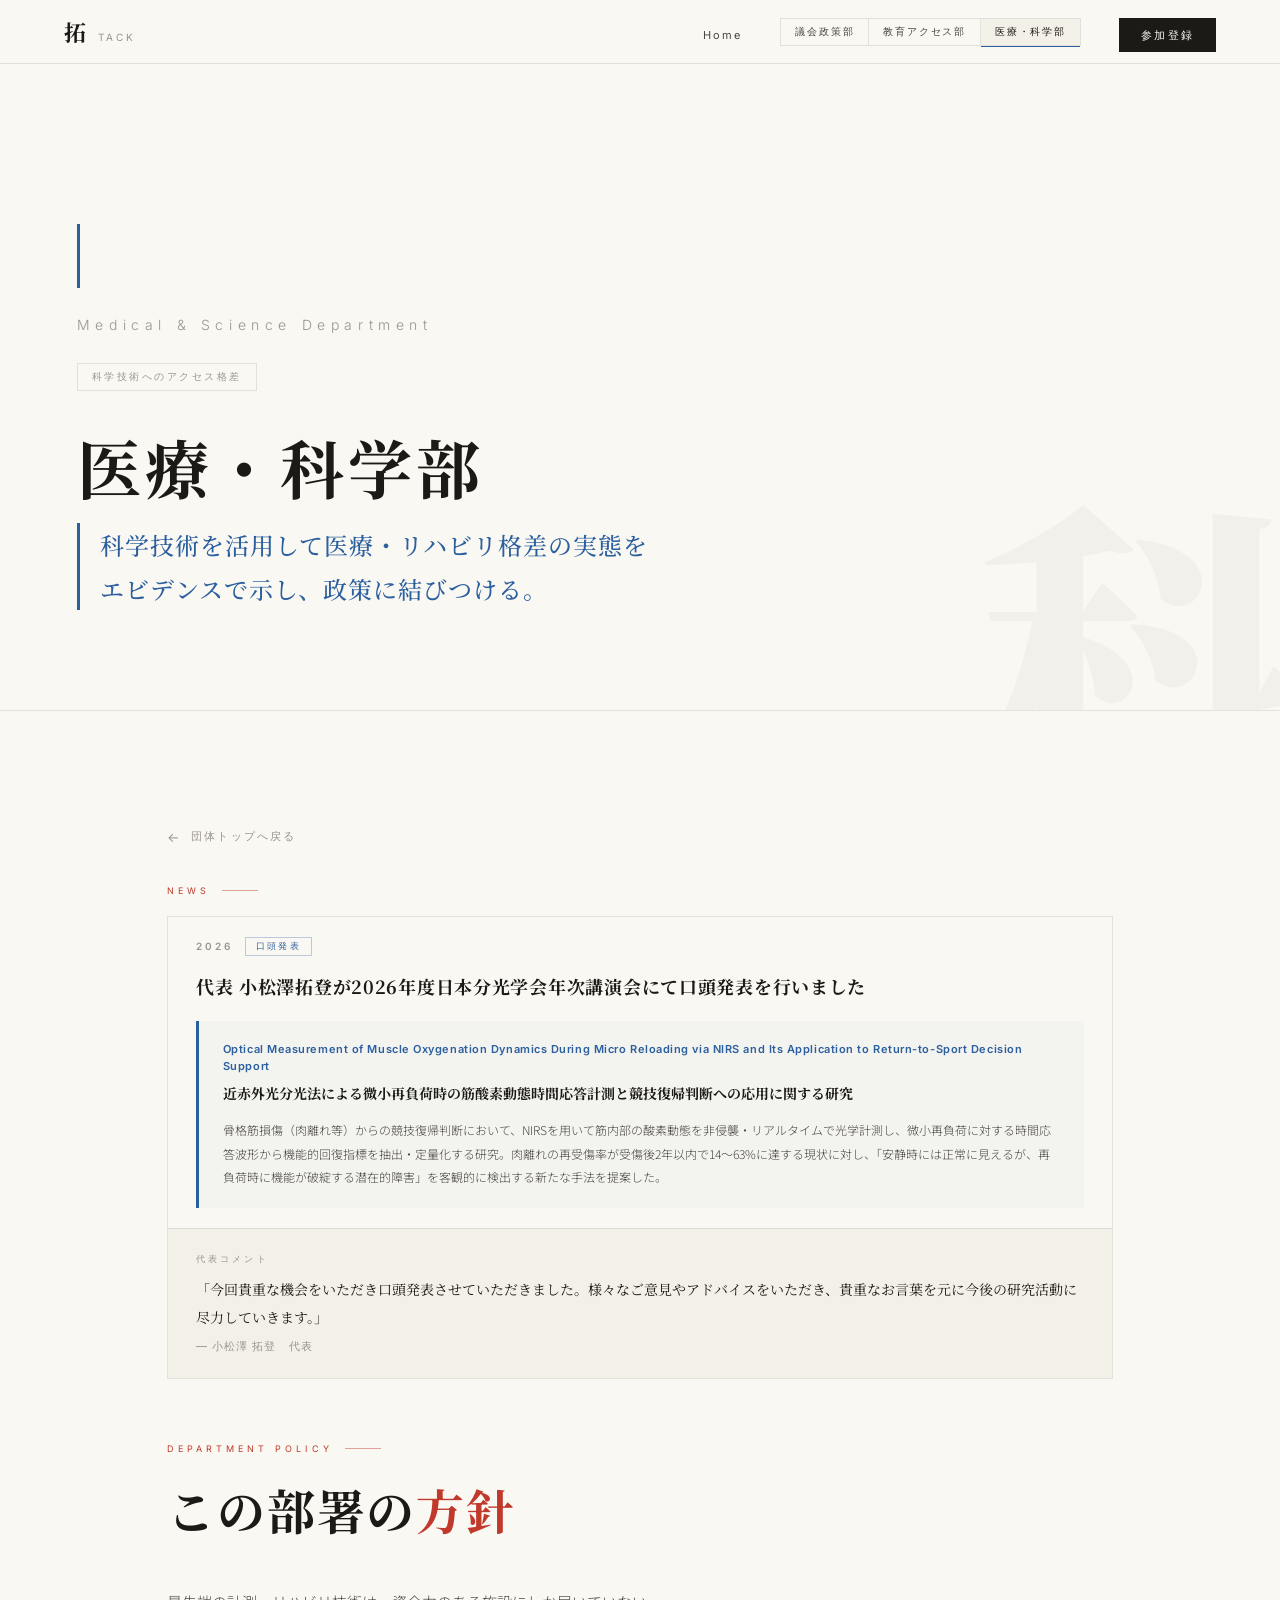
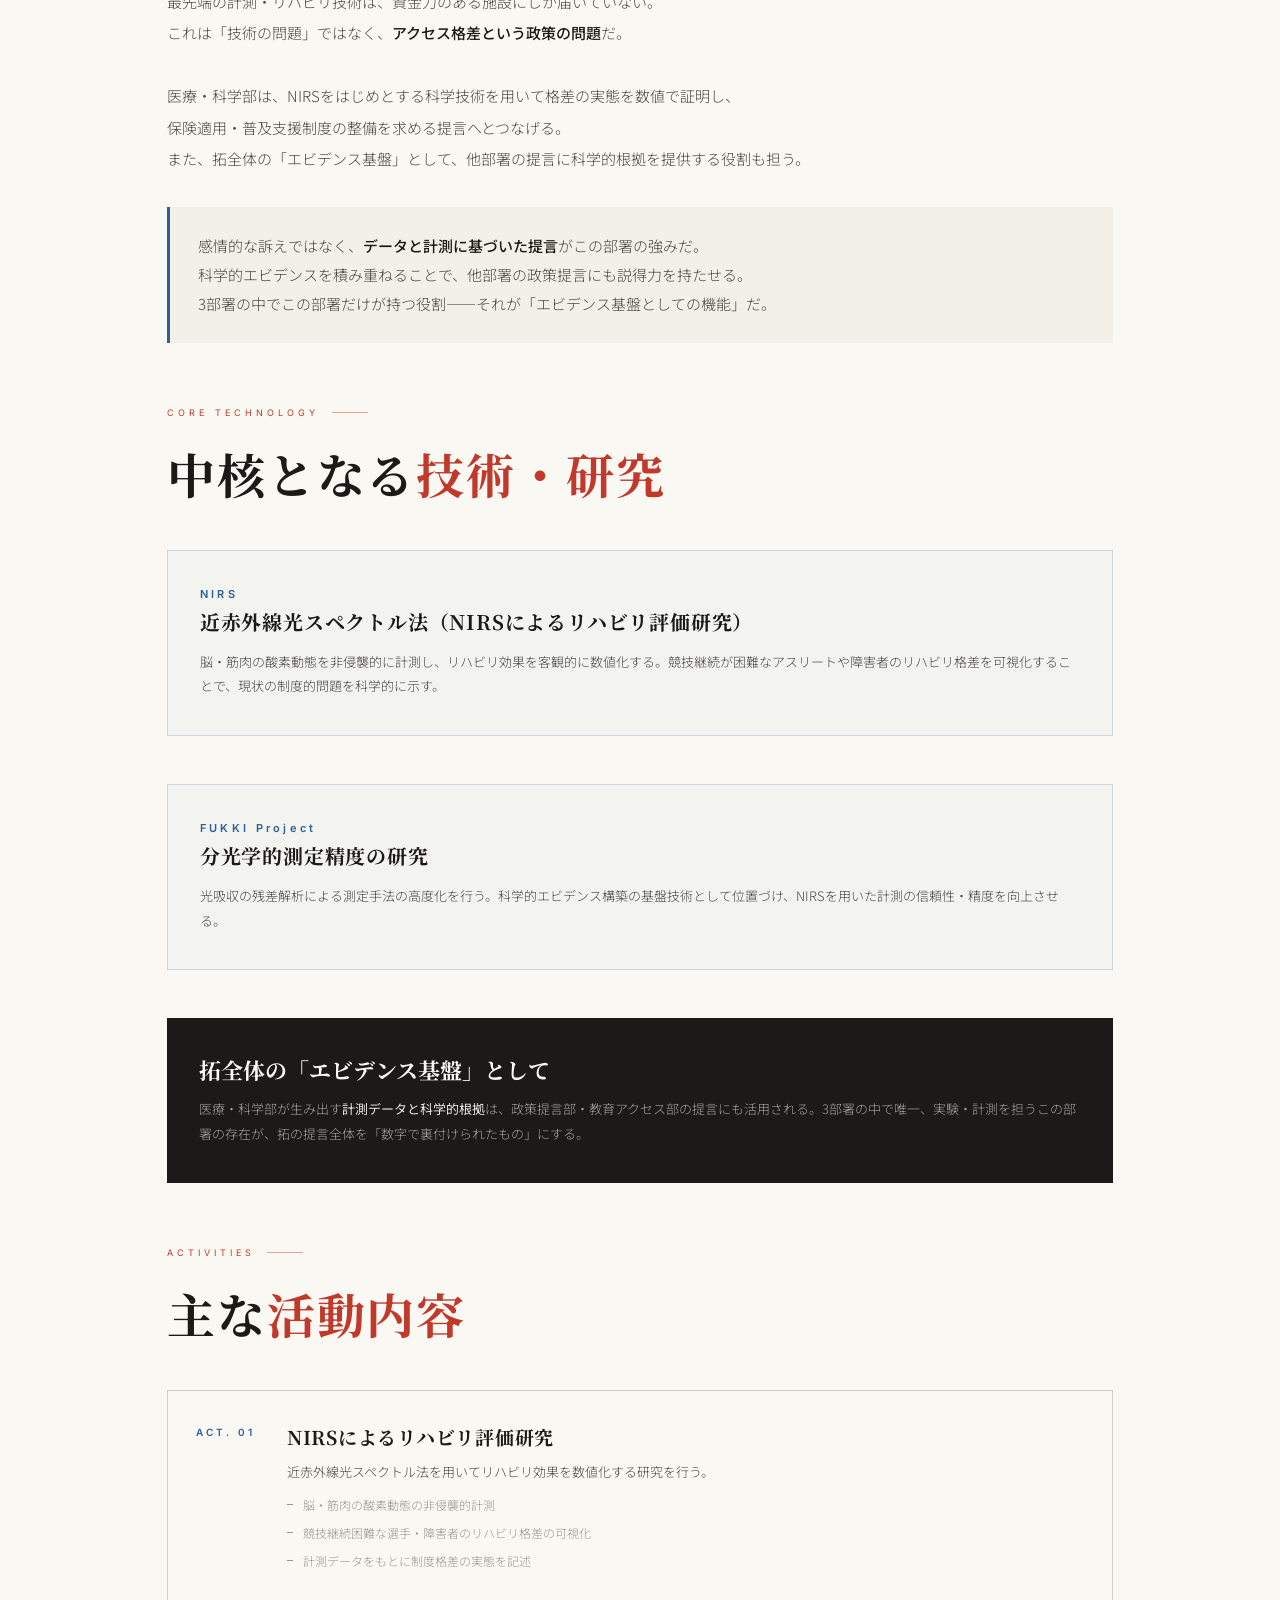
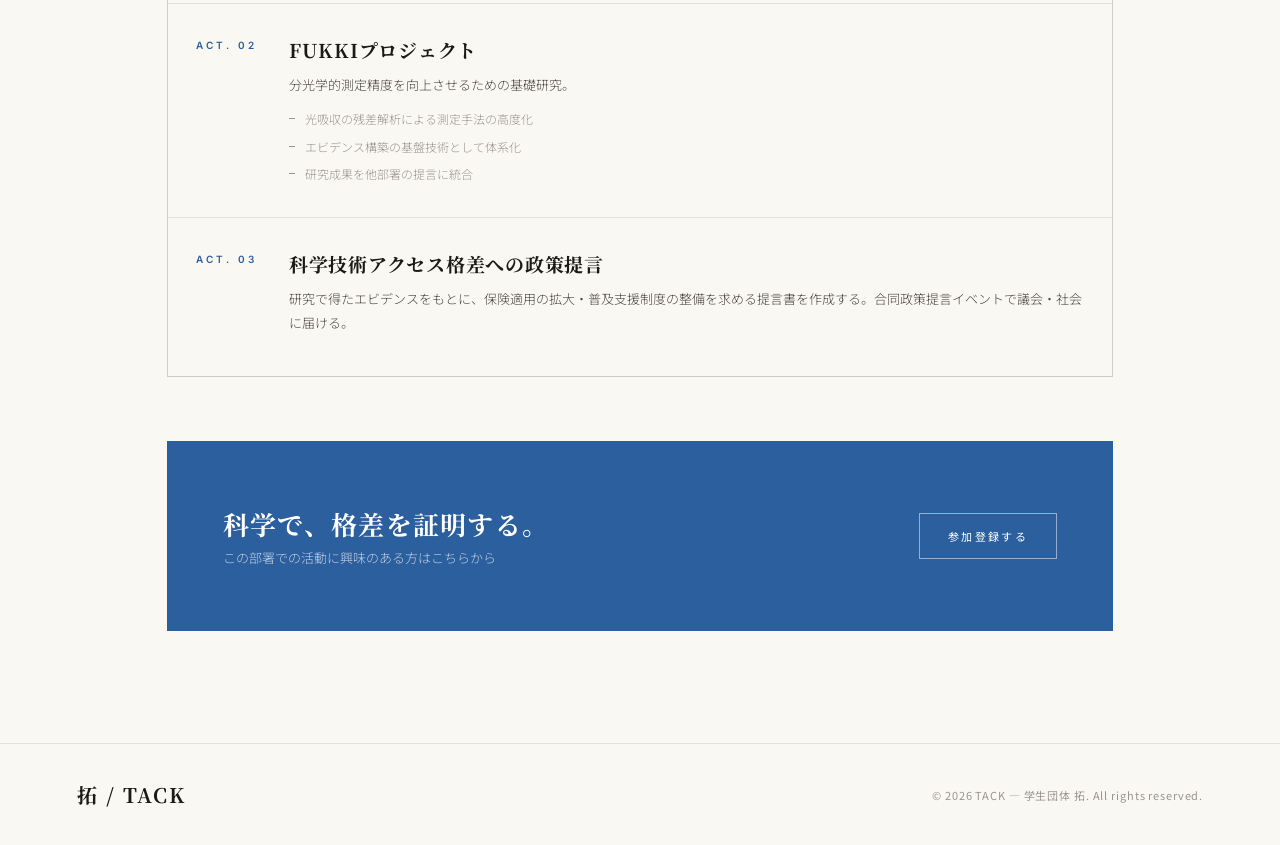
==== commit 5d191e88: "Rebrand: TAKU → TACK across all pages" ====
--- a/dept-kagaku.html
+++ b/dept-kagaku.html
@@ -3,10 +3,10 @@
 <head>
   <meta charset="UTF-8" />
   <meta name="viewport" content="width=device-width, initial-scale=1.0" />
-  <title>医療・科学部 — 拓 / TAKU</title>
+  <title>医療・科学部 — 拓 / TACK</title>
   <meta name="description" content="医療・科学部は、NIRSをはじめとする科学技術を用いて医療・リハビリ格差の実態をエビデンスで示し、政策に結びつけます。" />
-  <meta name="author" content="学生団体 拓 / TAKU" />
-  <meta property="og:title" content="医療・科学部 — 拓 / TAKU" />
+  <meta name="author" content="学生団体 拓 / TACK" />
+  <meta property="og:title" content="医療・科学部 — 拓 / TACK" />
   <meta property="og:description" content="医療・科学部は、NIRSをはじめとする科学技術を用いて医療・リハビリ格差の実態をエビデンスで示し、政策に結びつけます。" />
   <meta property="og:type" content="website" />
   <meta property="og:url" content="https://koma2thewata910-lab.github.io/taku/dept-kagaku.html" />
@@ -223,7 +223,7 @@
 <body class="page-body">
 
   <nav class="site-nav">
-    <a href="index.html" class="nav-logo">拓 <span>TAKU</span></a>
+    <a href="index.html" class="nav-logo">拓 <span>TACK</span></a>
     <ul class="nav-links">
       <li><a href="index.html">Home</a></li>
       <li class="nav-dept-group">
@@ -368,8 +368,8 @@
   </section>
 
   <footer class="site-footer">
-    <div class="footer-logo">拓 / TAKU</div>
-    <p class="footer-copy">© 2026 TAKU — 学生団体 拓. All rights reserved.</p>
+    <div class="footer-logo">拓 / TACK</div>
+    <p class="footer-copy">© 2026 TACK — 学生団体 拓. All rights reserved.</p>
   </footer>
 
   <script>
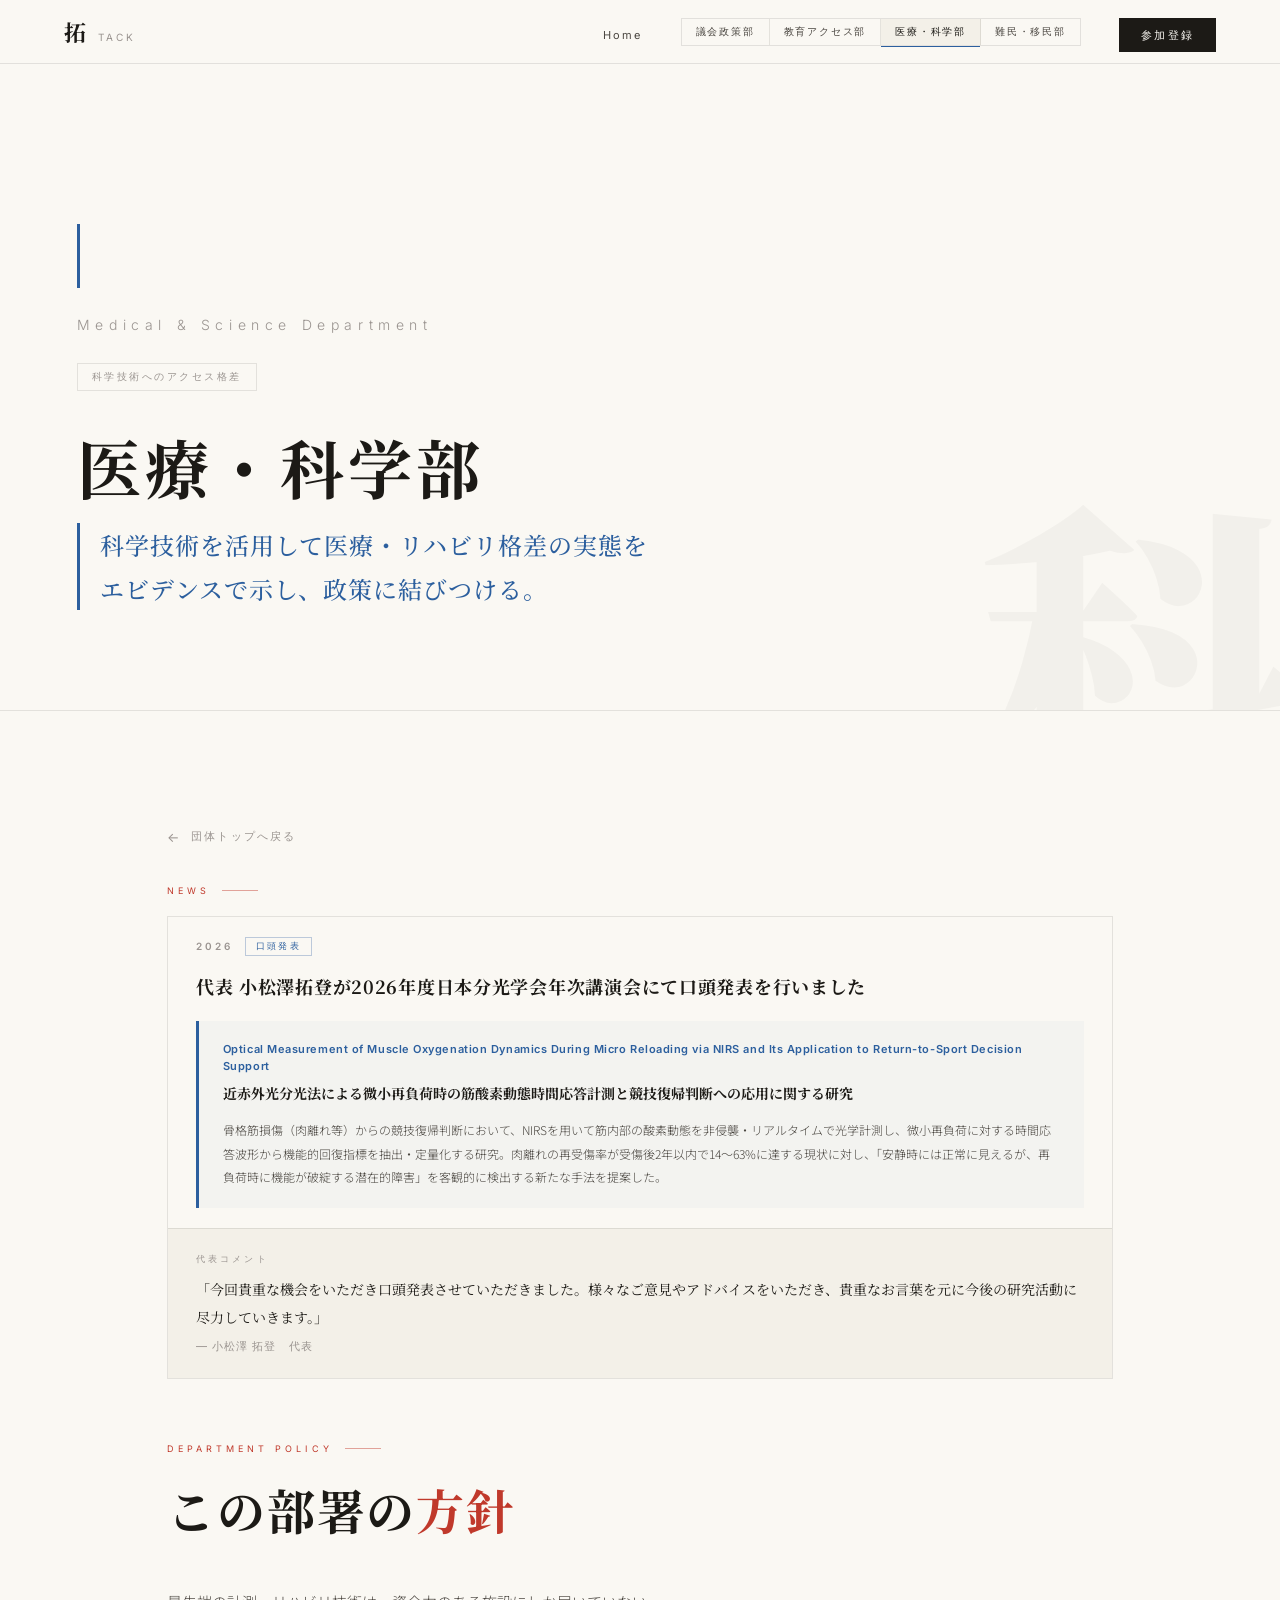
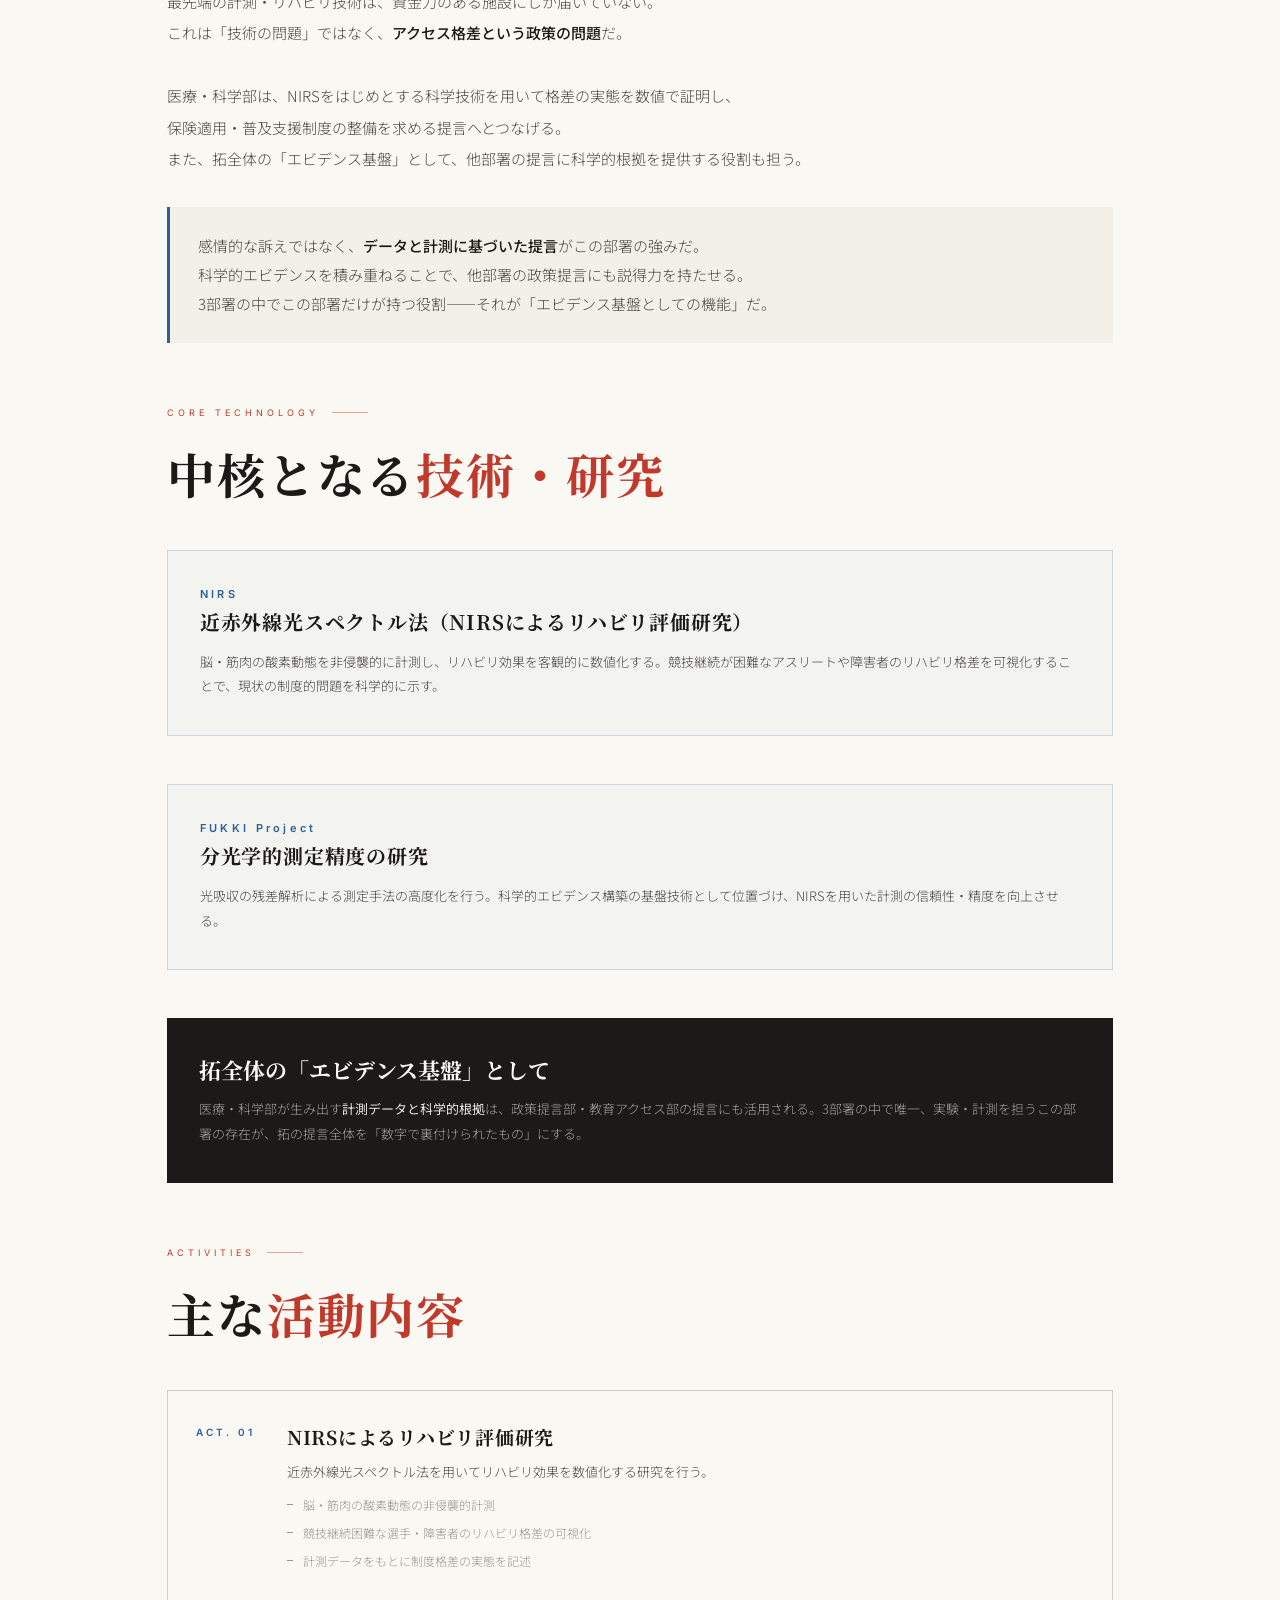
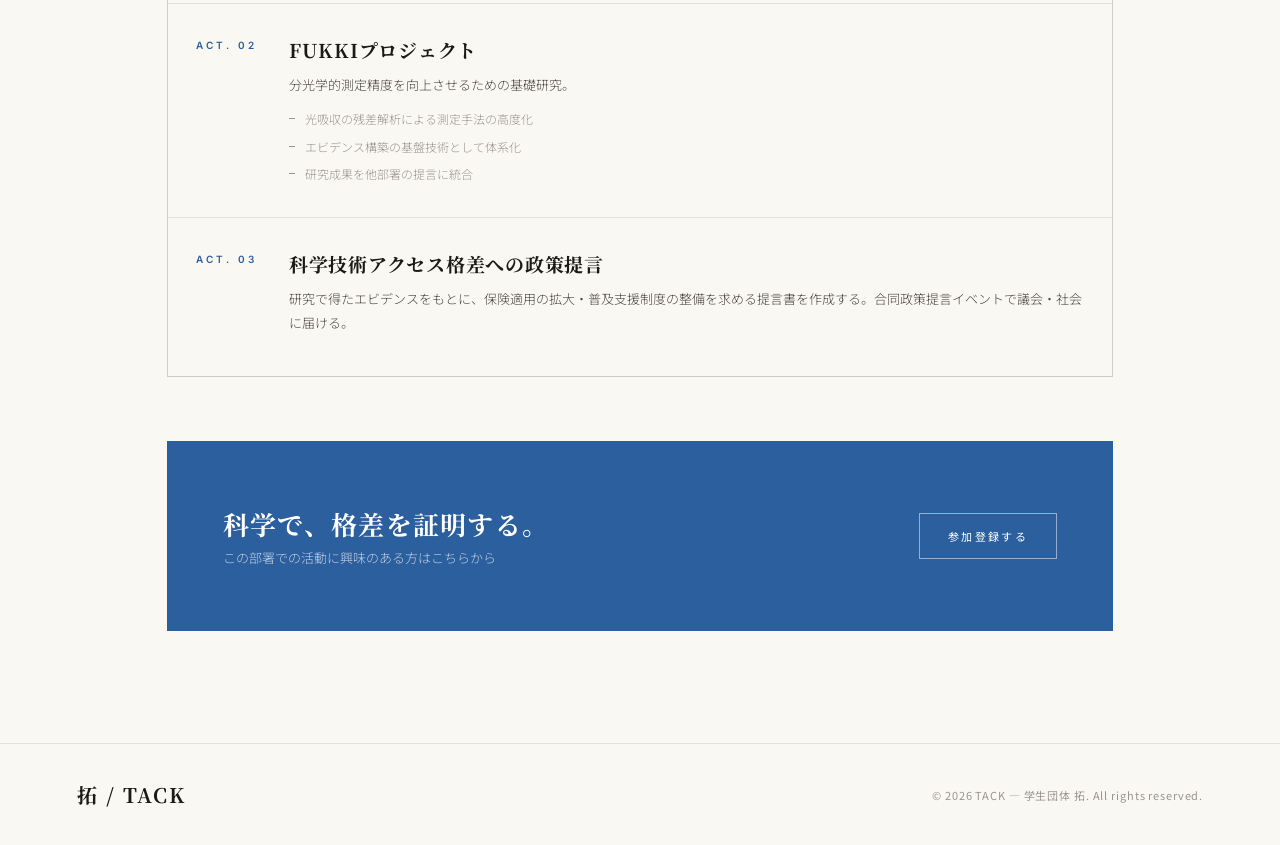
==== commit 52a7c48c: "Add 難民・移民部 (Refugee & Migration Department) - New dept-nanmin.html with 4 activities and purple (#7b" ====
--- a/dept-kagaku.html
+++ b/dept-kagaku.html
@@ -230,6 +230,7 @@
         <a href="dept-seisaku.html" class="dept-s">議会政策部</a>
         <a href="dept-kyoiku.html"  class="dept-k">教育アクセス部</a>
         <a href="dept-kagaku.html"  class="dept-g active">医療・科学部</a>
+        <a href="dept-nanmin.html"  class="dept-n">難民・移民部</a>
       </li>
       <li><a href="join.html" class="nav-join">参加登録</a></li>
     </ul>
--- a/style.css
+++ b/style.css
@@ -18,6 +18,7 @@
   --col-seisaku: #c0392b;
   --col-kyoiku:  #2e7d55;
   --col-kagaku:  #2c5f9e;
+  --col-nanmin:  #7b5ea7;
 }
 
 html { scroll-behavior: smooth; }
@@ -102,6 +103,7 @@
 .nav-links a.dept-s.active::after { background: var(--col-seisaku); }
 .nav-links a.dept-k.active::after { background: var(--col-kyoiku); }
 .nav-links a.dept-g.active::after { background: var(--col-kagaku); }
+.nav-links a.dept-n.active::after { background: var(--col-nanmin); }
 
 .nav-join {
   background: var(--ink);
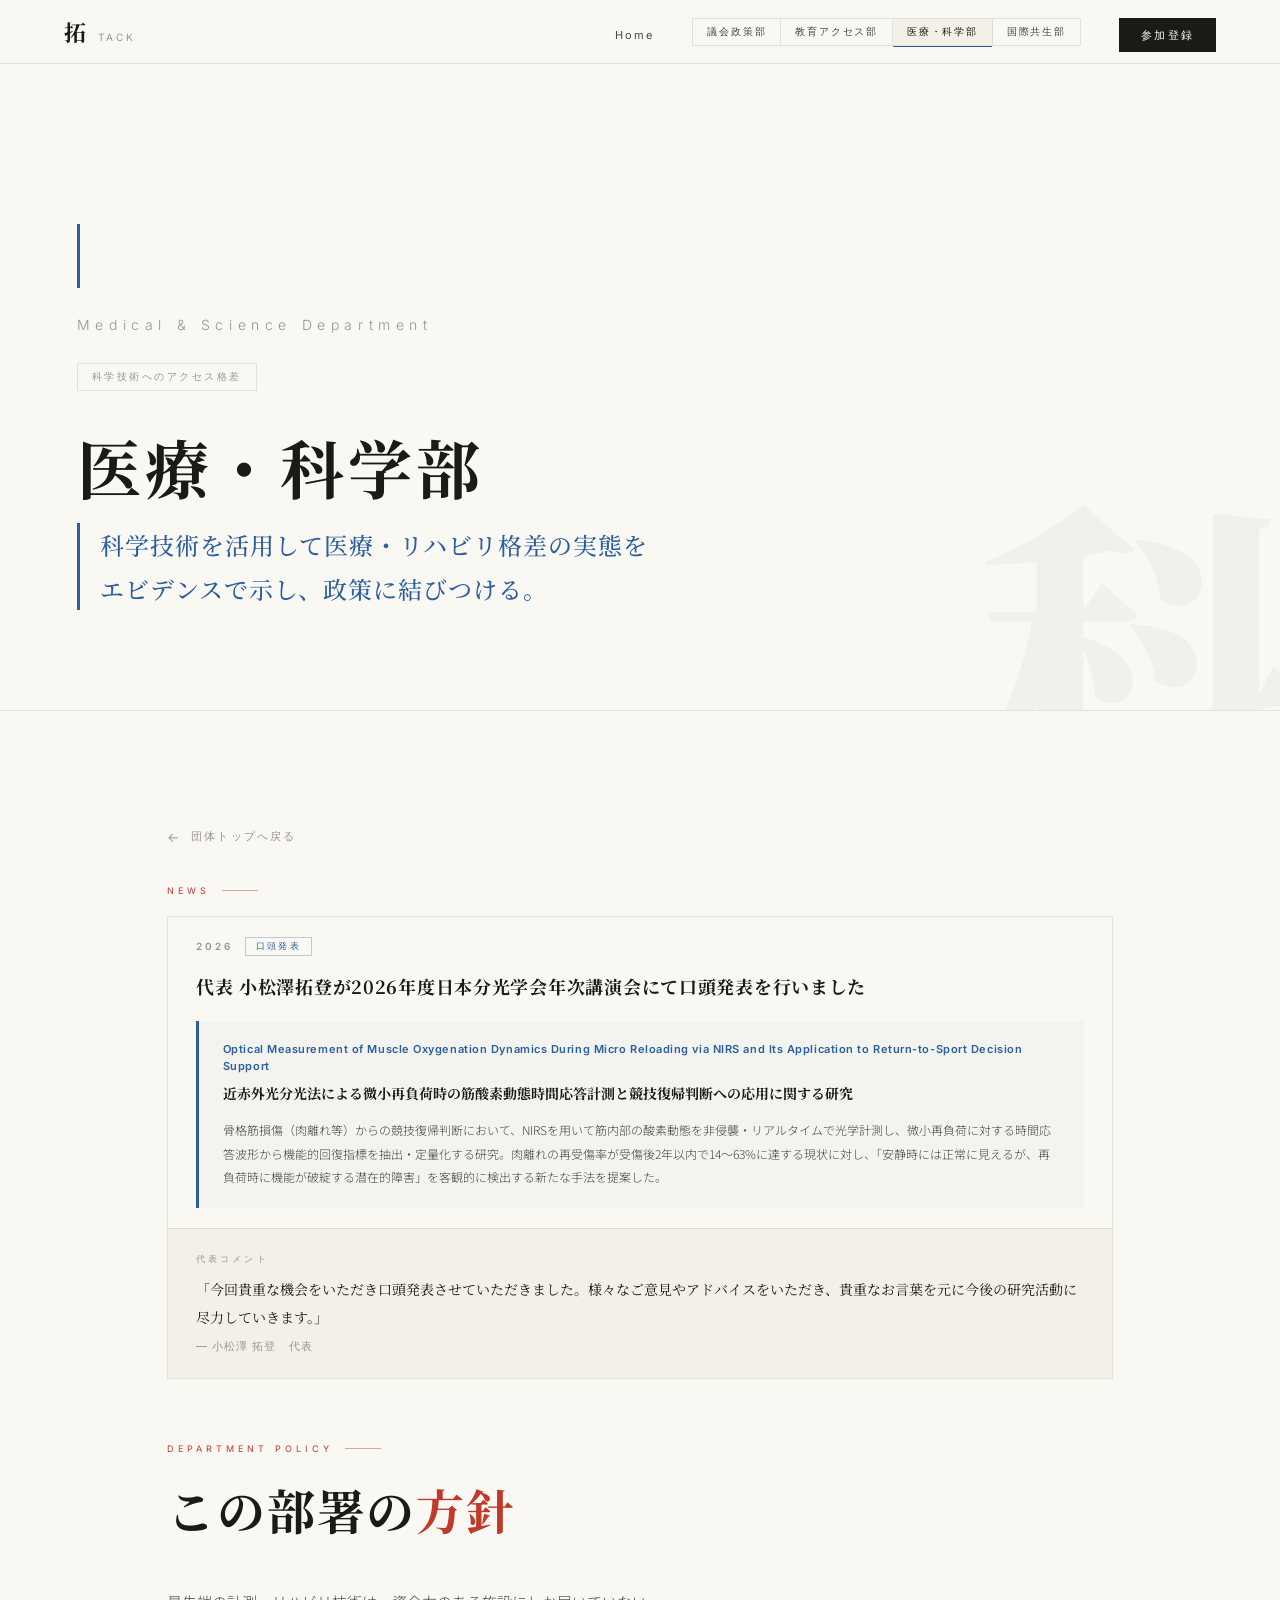
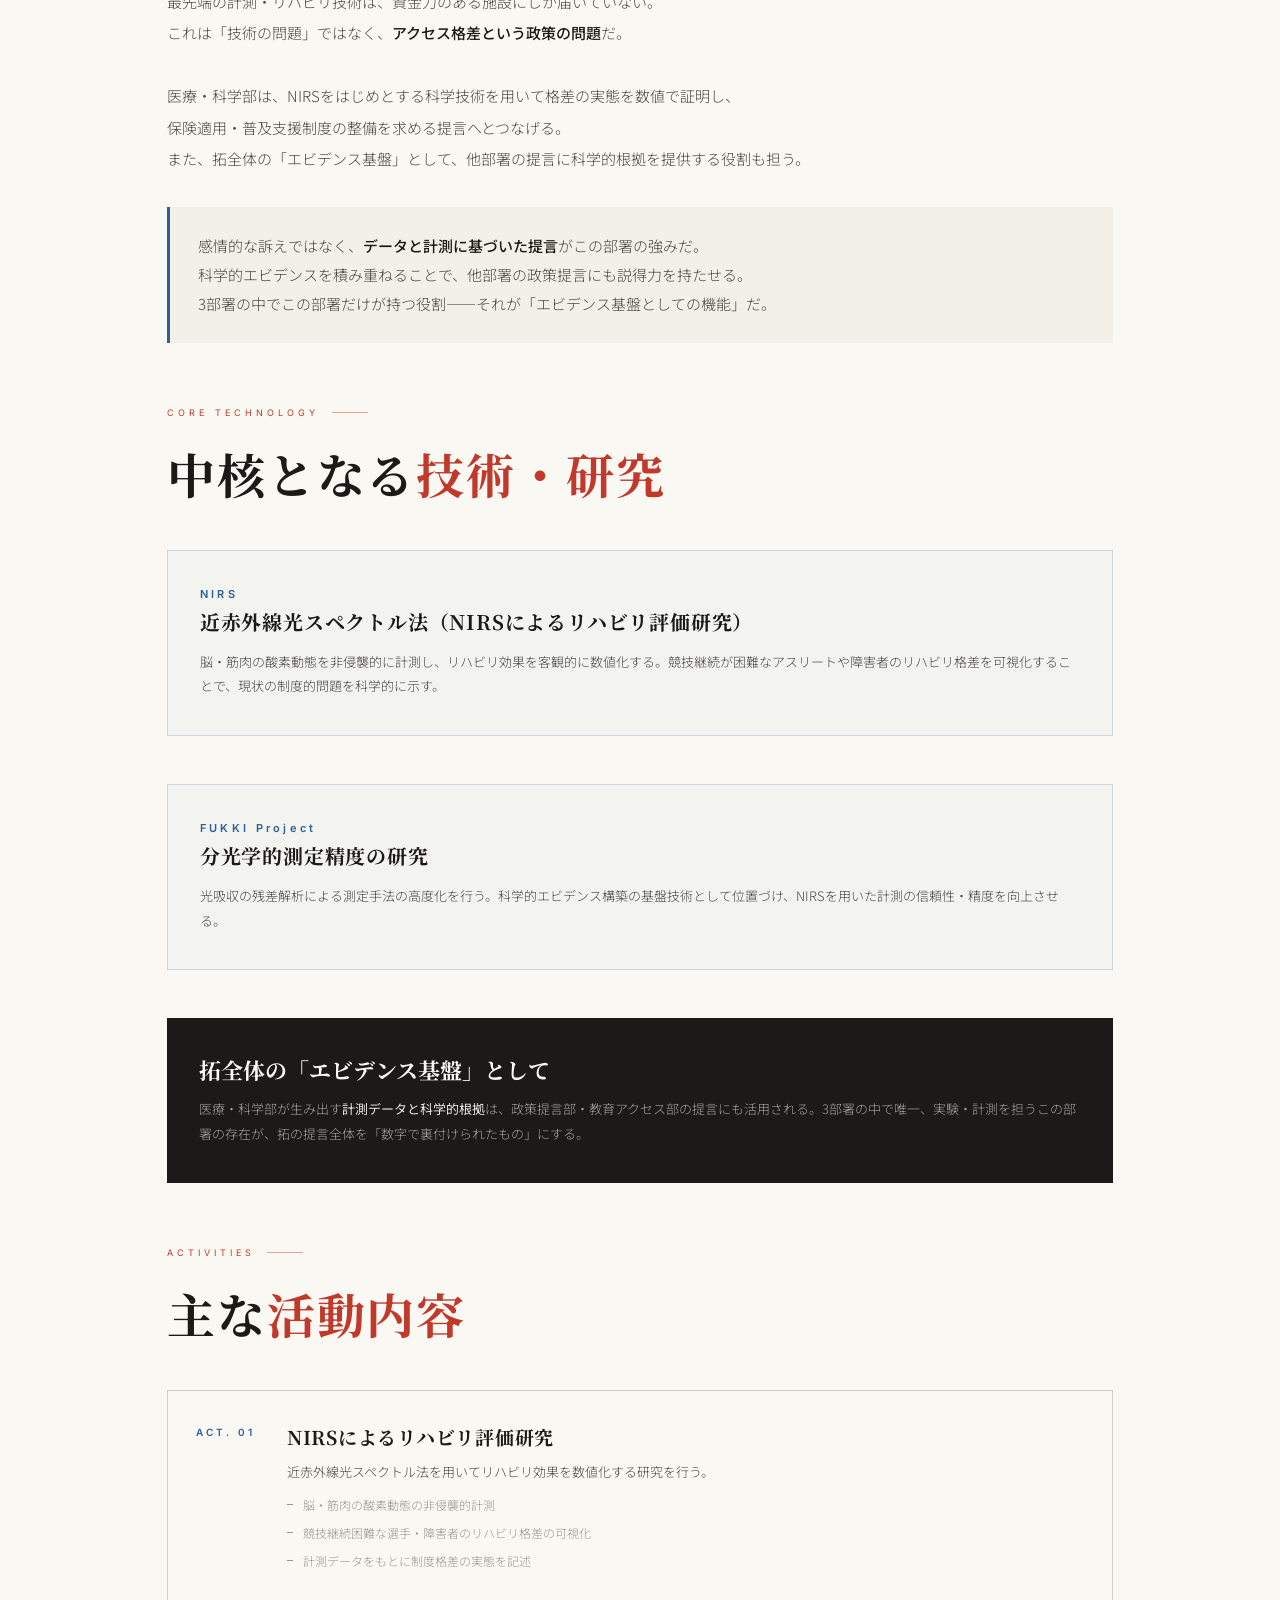
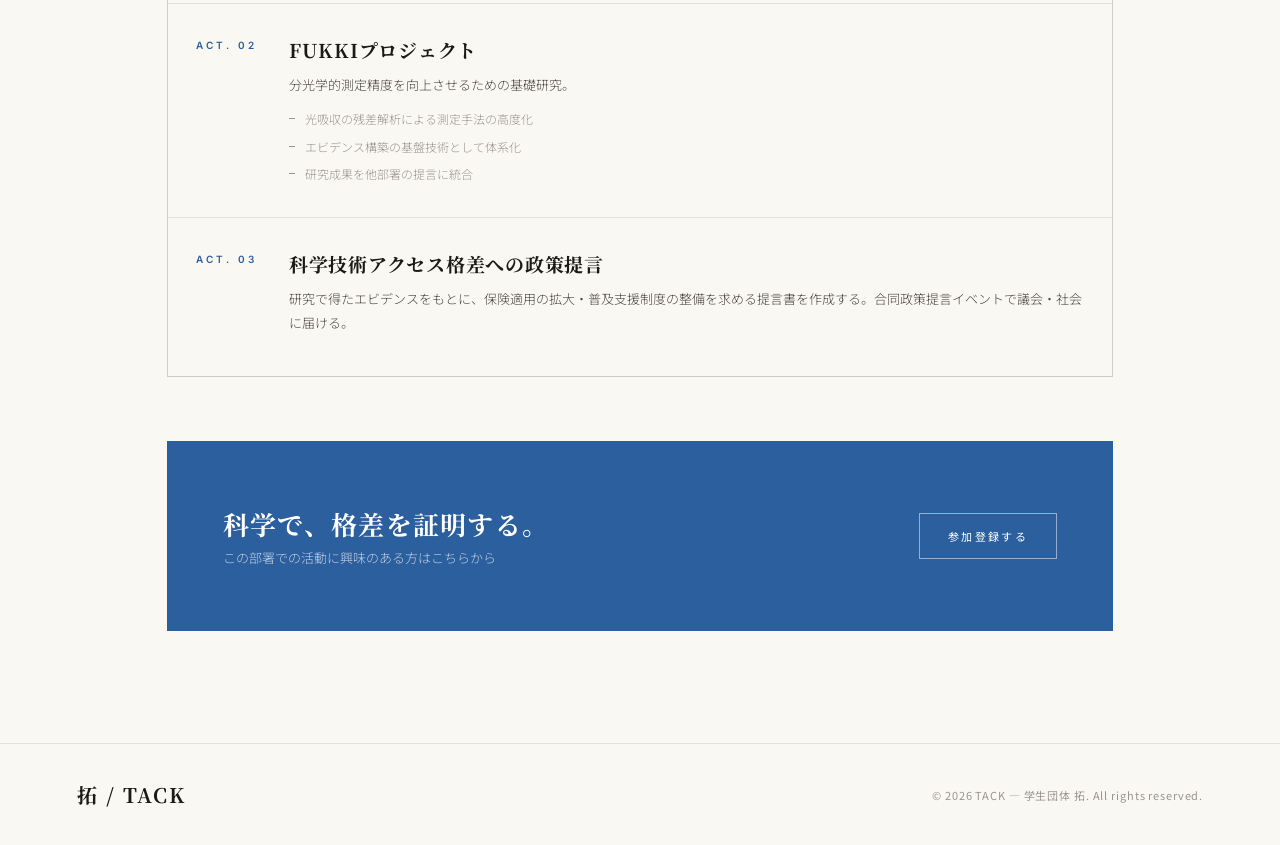
==== commit aa8fc03b: "Rename 難民・移民部 → 国際共生部 across all pages Co-Authored-By: Claude Sonnet 4.6 <noreply@anthropic.com>" ====
--- a/dept-kagaku.html
+++ b/dept-kagaku.html
@@ -230,7 +230,7 @@
         <a href="dept-seisaku.html" class="dept-s">議会政策部</a>
         <a href="dept-kyoiku.html"  class="dept-k">教育アクセス部</a>
         <a href="dept-kagaku.html"  class="dept-g active">医療・科学部</a>
-        <a href="dept-nanmin.html"  class="dept-n">難民・移民部</a>
+        <a href="dept-nanmin.html"  class="dept-n">国際共生部</a>
       </li>
       <li><a href="join.html" class="nav-join">参加登録</a></li>
     </ul>
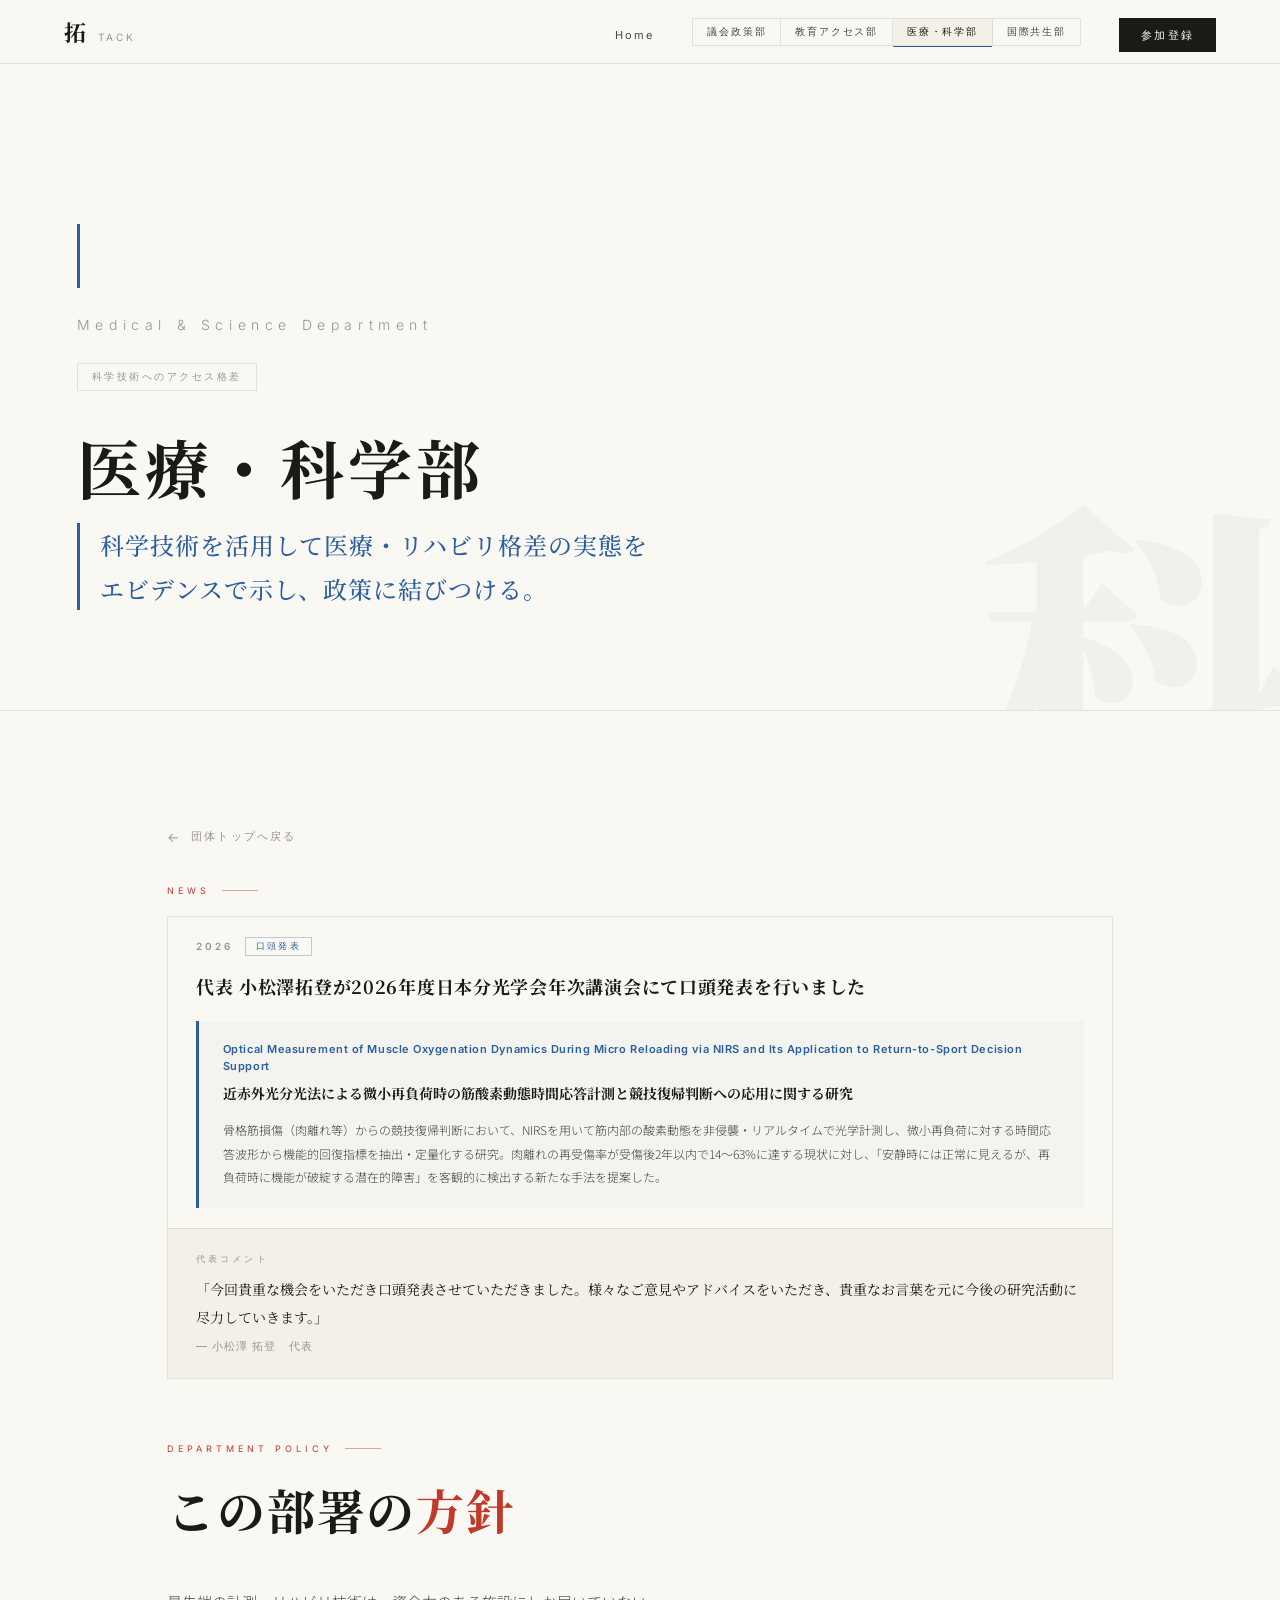
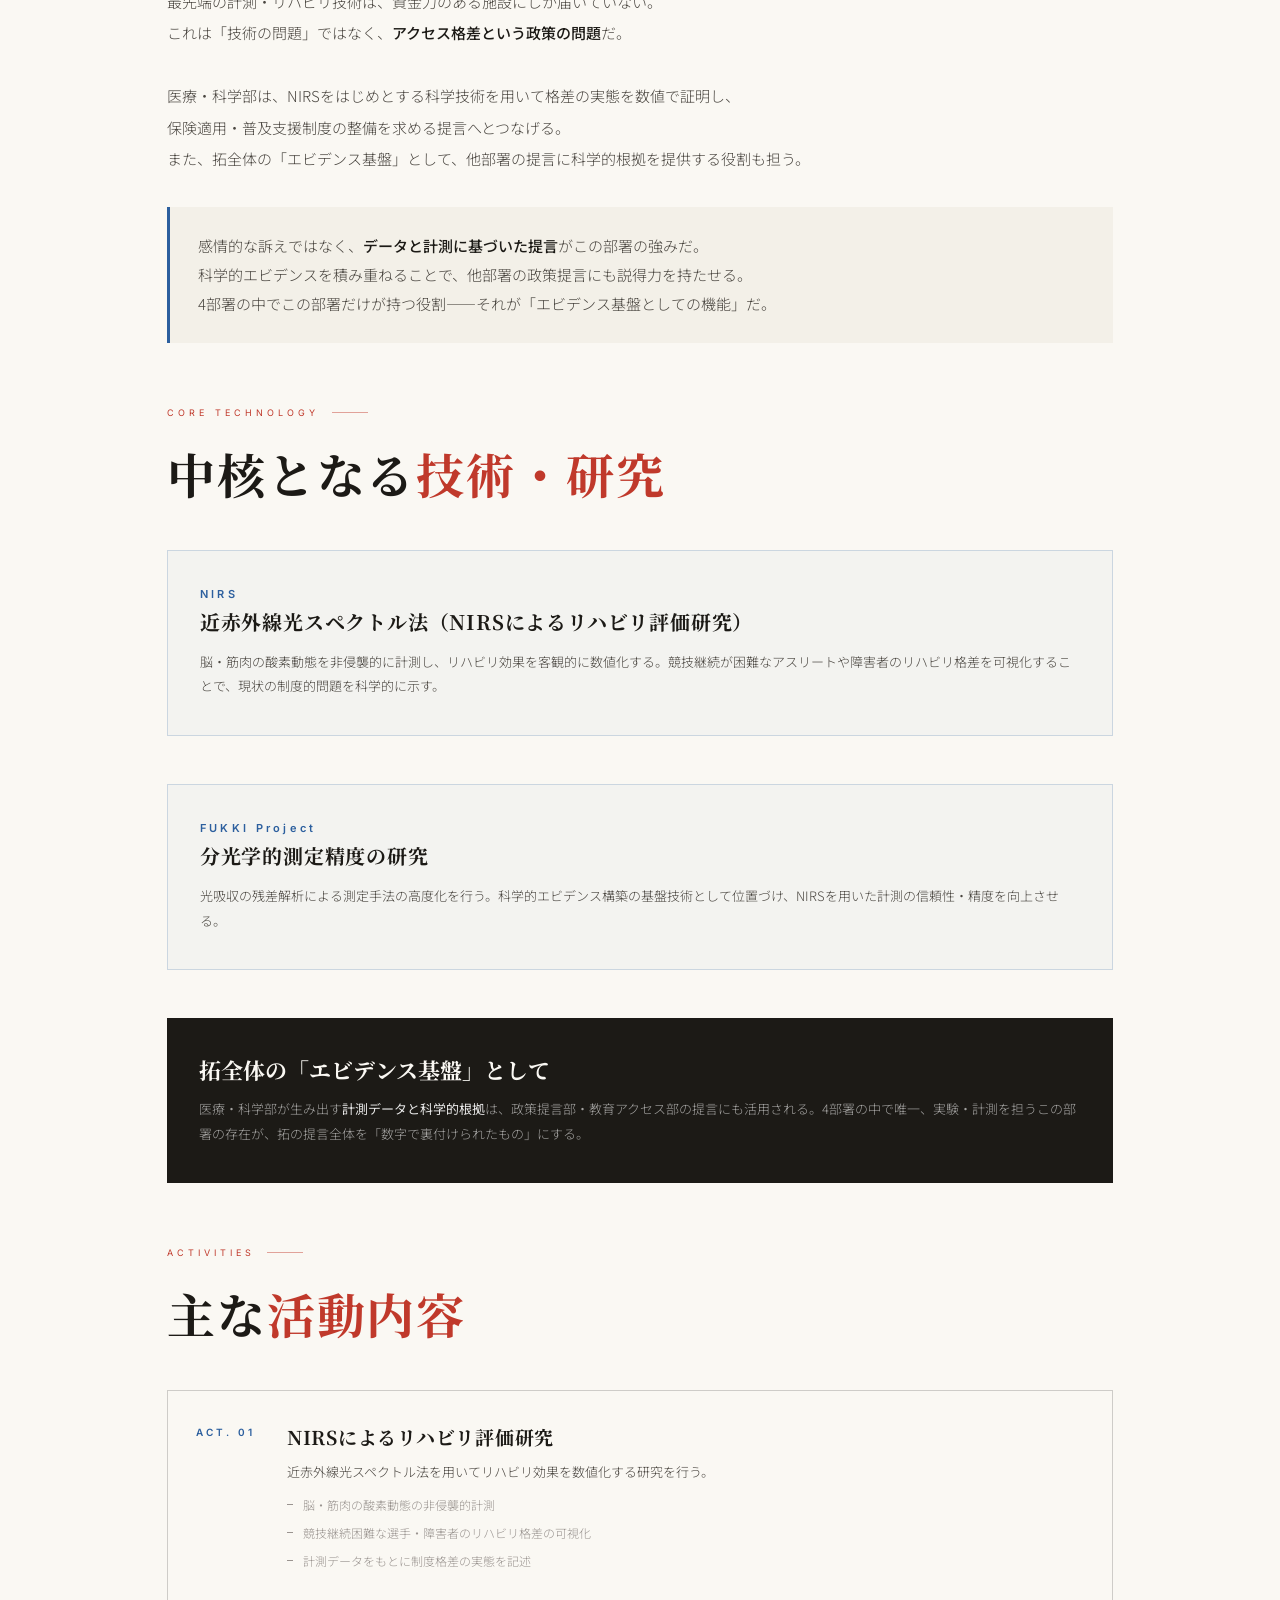
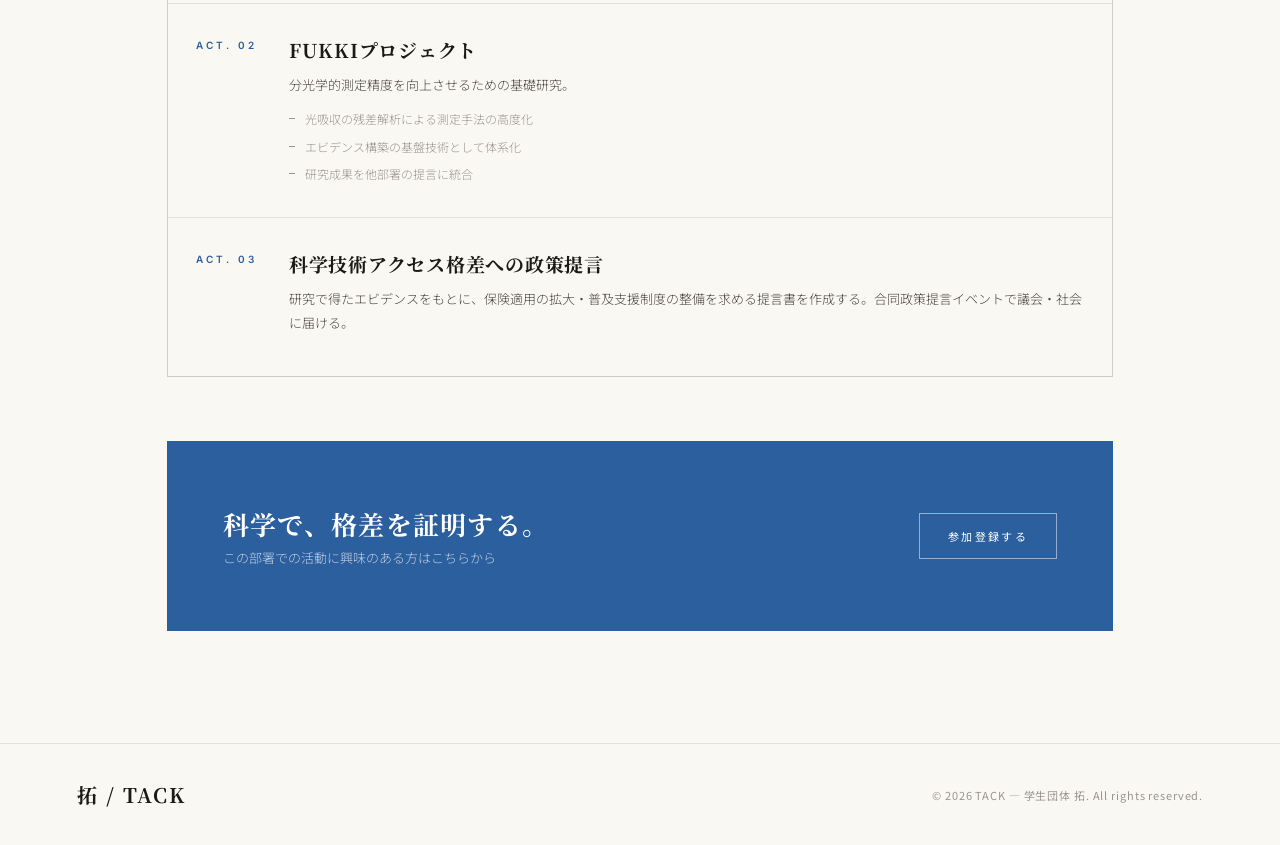
==== commit 6e342d33: "Fix all 3-dept references to 4 departments including 国際共生部" ====
--- a/dept-kagaku.html
+++ b/dept-kagaku.html
@@ -288,7 +288,7 @@
       <div class="connect-block">
         <p>感情的な訴えではなく、<strong>データと計測に基づいた提言</strong>がこの部署の強みだ。<br>
         科学的エビデンスを積み重ねることで、他部署の政策提言にも説得力を持たせる。<br>
-        3部署の中でこの部署だけが持つ役割——それが「エビデンス基盤としての機能」だ。</p>
+        4部署の中でこの部署だけが持つ役割——それが「エビデンス基盤としての機能」だ。</p>
       </div>
     </div>
 
@@ -315,7 +315,7 @@
 
       <div class="evidence-role">
         <h4>拓全体の「エビデンス基盤」として</h4>
-        <p>医療・科学部が生み出す<strong>計測データと科学的根拠</strong>は、政策提言部・教育アクセス部の提言にも活用される。3部署の中で唯一、実験・計測を担うこの部署の存在が、拓の提言全体を「数字で裏付けられたもの」にする。</p>
+        <p>医療・科学部が生み出す<strong>計測データと科学的根拠</strong>は、政策提言部・教育アクセス部の提言にも活用される。4部署の中で唯一、実験・計測を担うこの部署の存在が、拓の提言全体を「数字で裏付けられたもの」にする。</p>
       </div>
     </div>
 
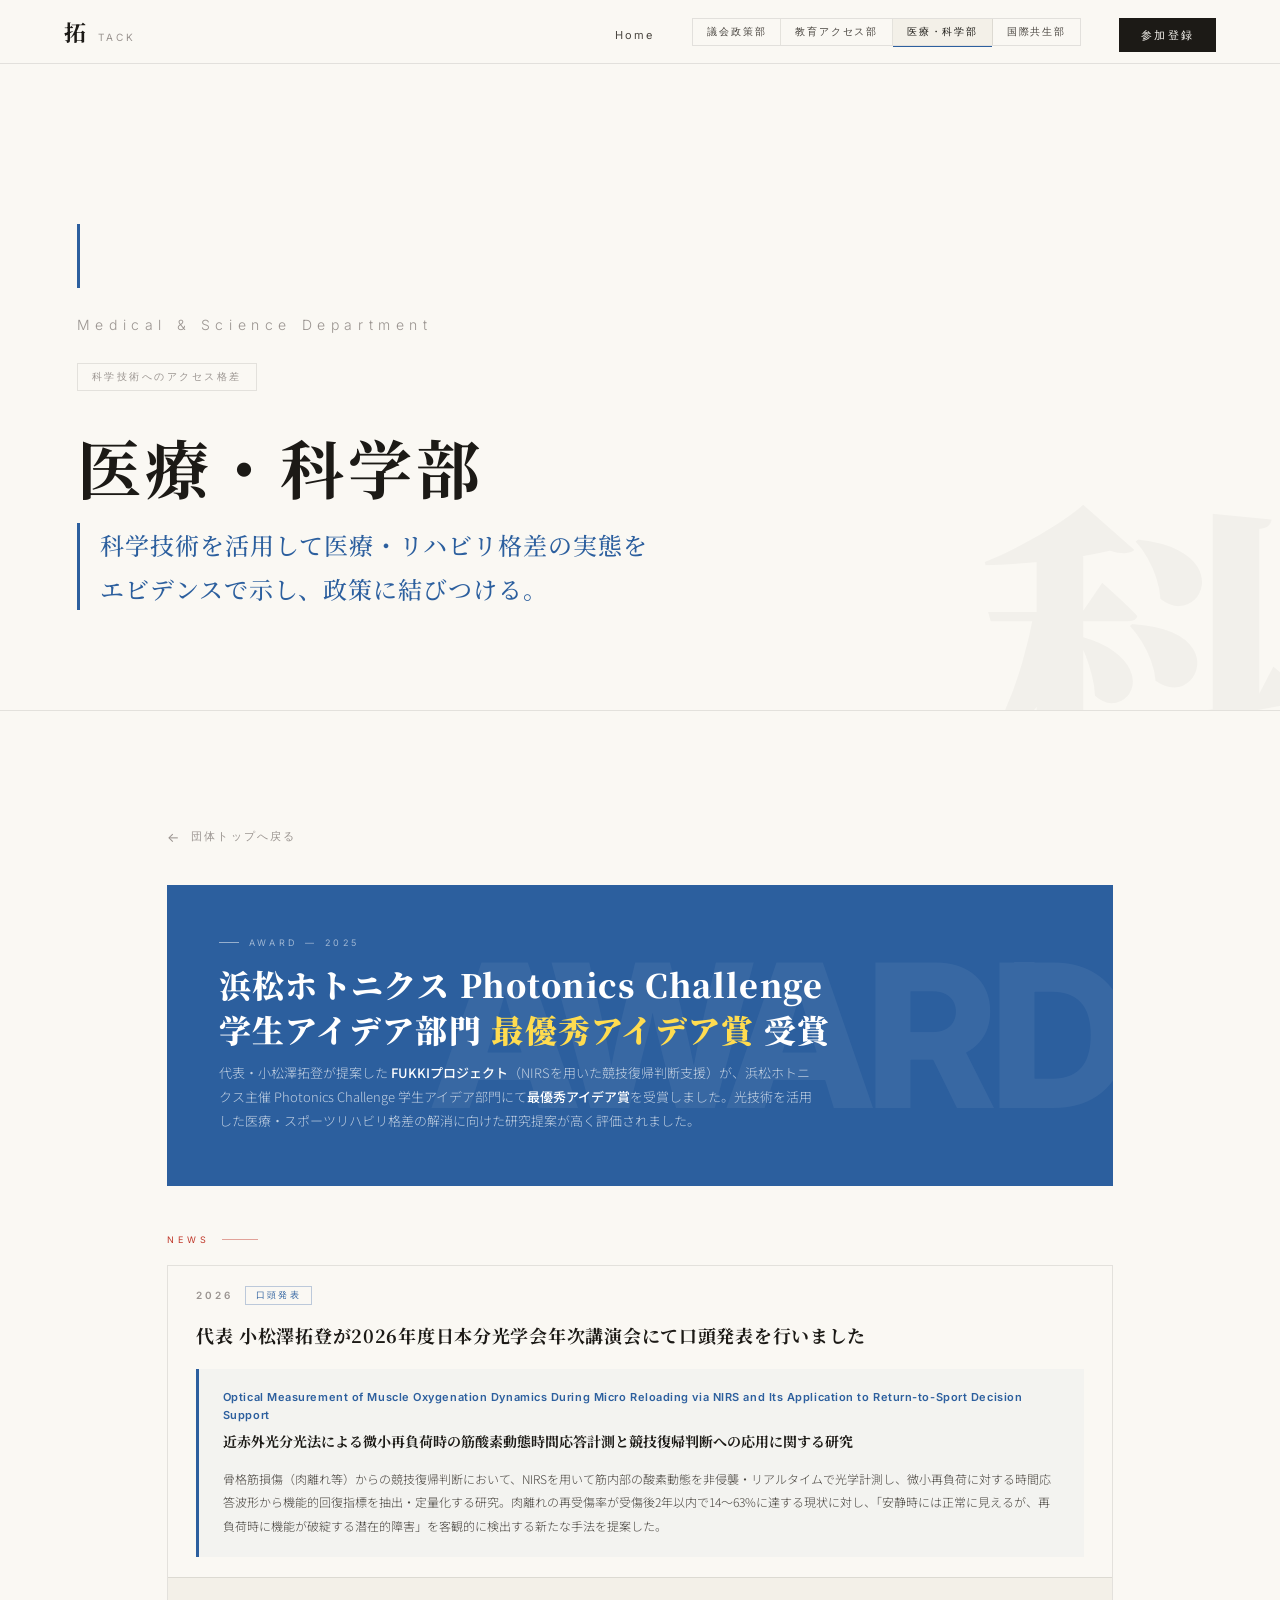
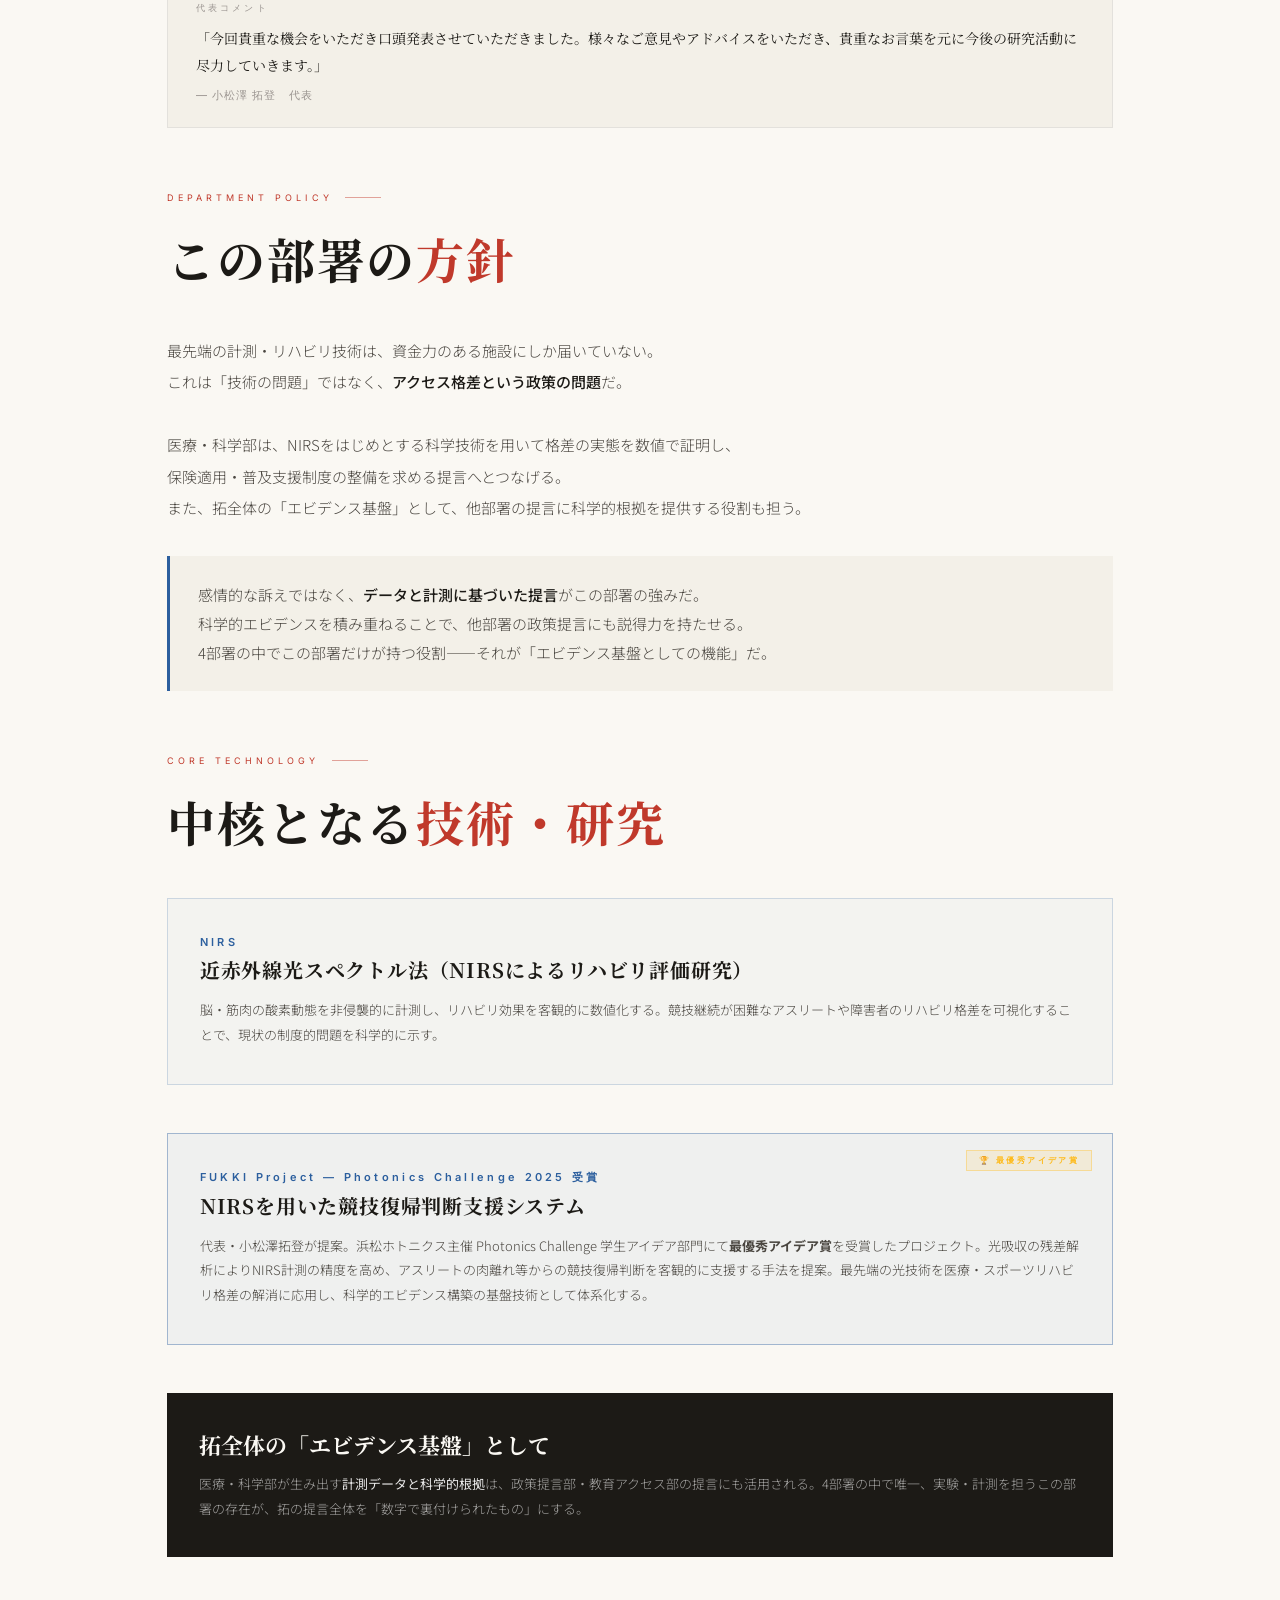
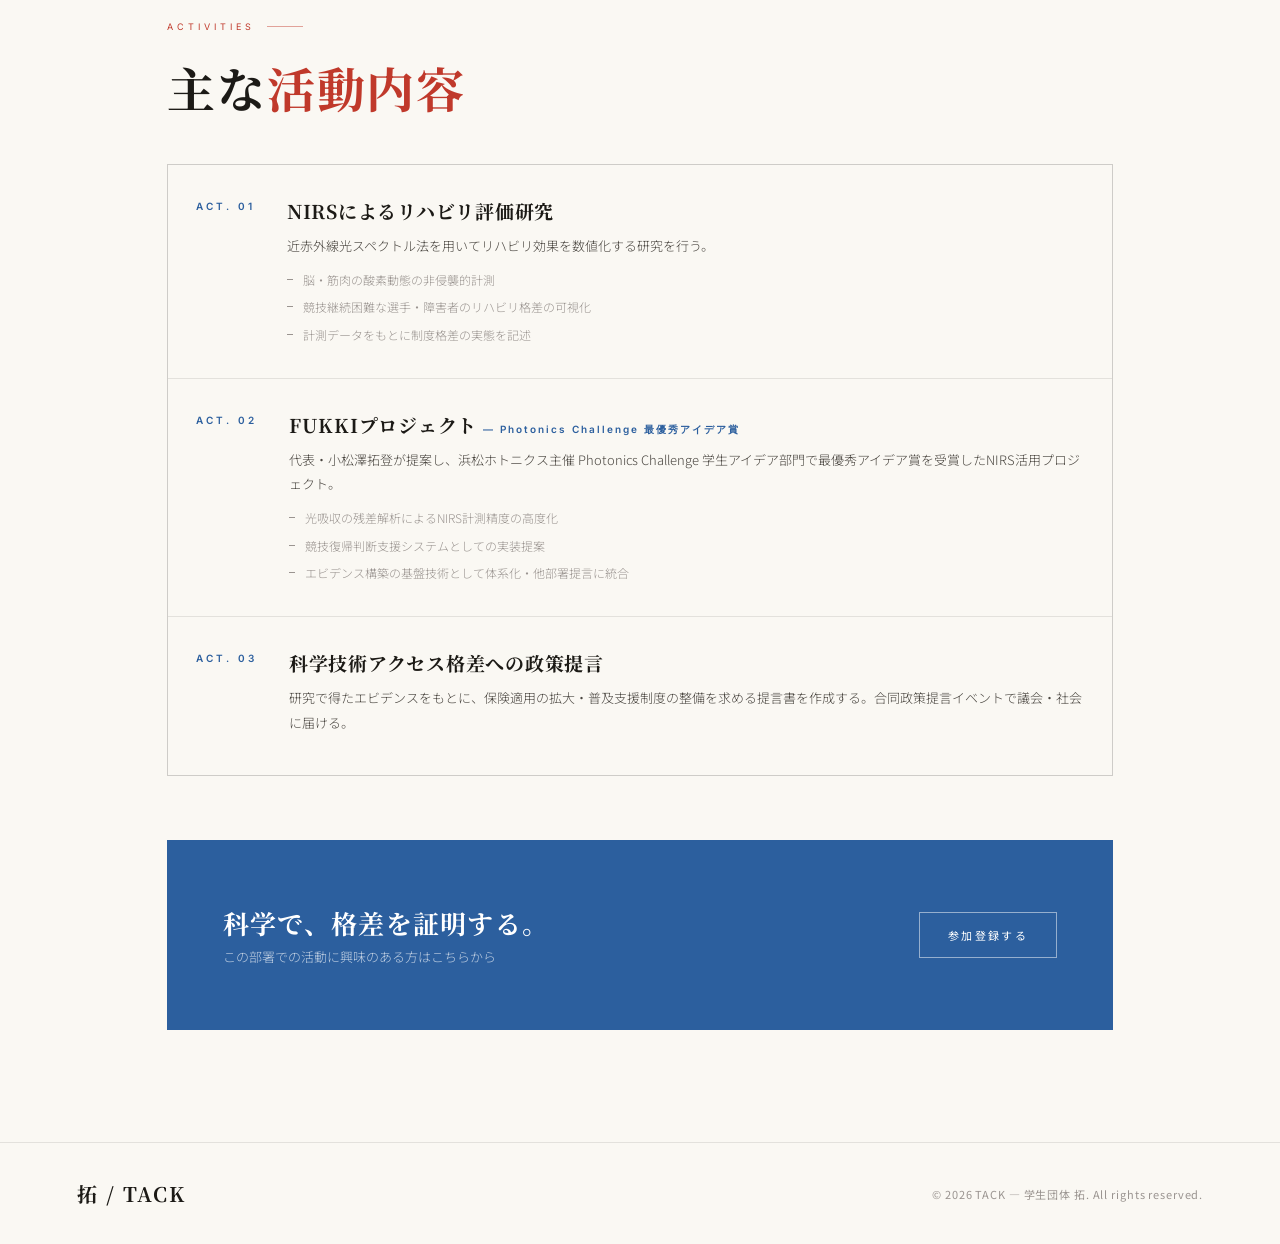
==== commit 510b188f: "Add Photonics Challenge 最優秀アイデア賞 award to 医療科学部 page" ====
--- a/dept-kagaku.html
+++ b/dept-kagaku.html
@@ -253,6 +253,25 @@
   <section class="section">
     <a href="index.html#about" class="back-link">団体トップへ戻る</a>
 
+    <!-- AWARD BANNER -->
+    <div class="fade-up" style="margin-bottom:48px;">
+      <div style="background:var(--col-kagaku);color:#fff;padding:clamp(32px,5vw,52px) clamp(24px,5vw,52px);position:relative;overflow:hidden;">
+        <div style="position:absolute;right:-0.05em;top:50%;transform:translateY(-50%);font-family:'Inter',sans-serif;font-size:clamp(100px,16vw,200px);font-weight:800;color:rgba(255,255,255,0.06);line-height:1;pointer-events:none;letter-spacing:-0.04em;">AWARD</div>
+        <div style="position:relative;z-index:1;">
+          <div style="font-family:'Inter',sans-serif;font-size:9px;letter-spacing:0.4em;color:rgba(255,255,255,0.55);margin-bottom:14px;display:flex;align-items:center;gap:10px;">
+            <span style="display:inline-block;width:20px;height:1px;background:rgba(255,255,255,0.5);"></span>
+            AWARD — 2025
+          </div>
+          <div style="font-family:'Noto Serif JP',serif;font-size:clamp(20px,3vw,32px);font-weight:900;line-height:1.4;letter-spacing:0.04em;margin-bottom:10px;">
+            浜松ホトニクス Photonics Challenge<br>学生アイデア部門 <span style="color:rgba(255,220,80,1);">最優秀アイデア賞</span> 受賞
+          </div>
+          <div style="font-size:13px;color:rgba(255,255,255,0.7);font-weight:300;line-height:1.85;max-width:600px;">
+            代表・小松澤拓登が提案した <strong style="color:#fff;font-weight:500;">FUKKIプロジェクト</strong>（NIRSを用いた競技復帰判断支援）が、浜松ホトニクス主催 Photonics Challenge 学生アイデア部門にて<strong style="color:#fff;font-weight:500;">最優秀アイデア賞</strong>を受賞しました。光技術を活用した医療・スポーツリハビリ格差の解消に向けた研究提案が高く評価されました。
+          </div>
+        </div>
+      </div>
+    </div>
+
     <!-- NEWS -->
     <div class="news-block fade-up">
       <p class="section-label">News</p>
@@ -305,12 +324,13 @@
         <p>脳・筋肉の酸素動態を非侵襲的に計測し、リハビリ効果を客観的に数値化する。競技継続が困難なアスリートや障害者のリハビリ格差を可視化することで、現状の制度的問題を科学的に示す。</p>
       </div>
 
-      <div class="nirs-block">
+      <div class="nirs-block" style="border-color:rgba(44,95,158,0.4);background:rgba(44,95,158,0.05);position:relative;">
+        <div style="position:absolute;top:16px;right:20px;font-family:'Inter',sans-serif;font-size:8px;letter-spacing:0.3em;color:rgba(255,180,0,0.9);background:rgba(255,180,0,0.1);border:1px solid rgba(255,180,0,0.3);padding:4px 12px;font-weight:700;">🏆 最優秀アイデア賞</div>
         <h4>
-          <span>FUKKI Project</span>
-          分光学的測定精度の研究
+          <span>FUKKI Project — Photonics Challenge 2025 受賞</span>
+          NIRSを用いた競技復帰判断支援システム
         </h4>
-        <p>光吸収の残差解析による測定手法の高度化を行う。科学的エビデンス構築の基盤技術として位置づけ、NIRSを用いた計測の信頼性・精度を向上させる。</p>
+        <p>代表・小松澤拓登が提案。浜松ホトニクス主催 Photonics Challenge 学生アイデア部門にて<strong>最優秀アイデア賞</strong>を受賞したプロジェクト。光吸収の残差解析によりNIRS計測の精度を高め、アスリートの肉離れ等からの競技復帰判断を客観的に支援する手法を提案。最先端の光技術を医療・スポーツリハビリ格差の解消に応用し、科学的エビデンス構築の基盤技術として体系化する。</p>
       </div>
 
       <div class="evidence-role">
@@ -339,12 +359,12 @@
         <div class="act-item">
           <div class="act-num">ACT. 02</div>
           <div class="act-body">
-            <h4>FUKKIプロジェクト</h4>
-            <p>分光学的測定精度を向上させるための基礎研究。</p>
+            <h4>FUKKIプロジェクト <span style="font-size:10px;letter-spacing:0.2em;color:var(--col-kagaku);font-family:'Inter',sans-serif;font-weight:600;">— Photonics Challenge 最優秀アイデア賞</span></h4>
+            <p>代表・小松澤拓登が提案し、浜松ホトニクス主催 Photonics Challenge 学生アイデア部門で最優秀アイデア賞を受賞したNIRS活用プロジェクト。</p>
             <ul class="sub-list">
-              <li>光吸収の残差解析による測定手法の高度化</li>
-              <li>エビデンス構築の基盤技術として体系化</li>
-              <li>研究成果を他部署の提言に統合</li>
+              <li>光吸収の残差解析によるNIRS計測精度の高度化</li>
+              <li>競技復帰判断支援システムとしての実装提案</li>
+              <li>エビデンス構築の基盤技術として体系化・他部署提言に統合</li>
             </ul>
           </div>
         </div>
